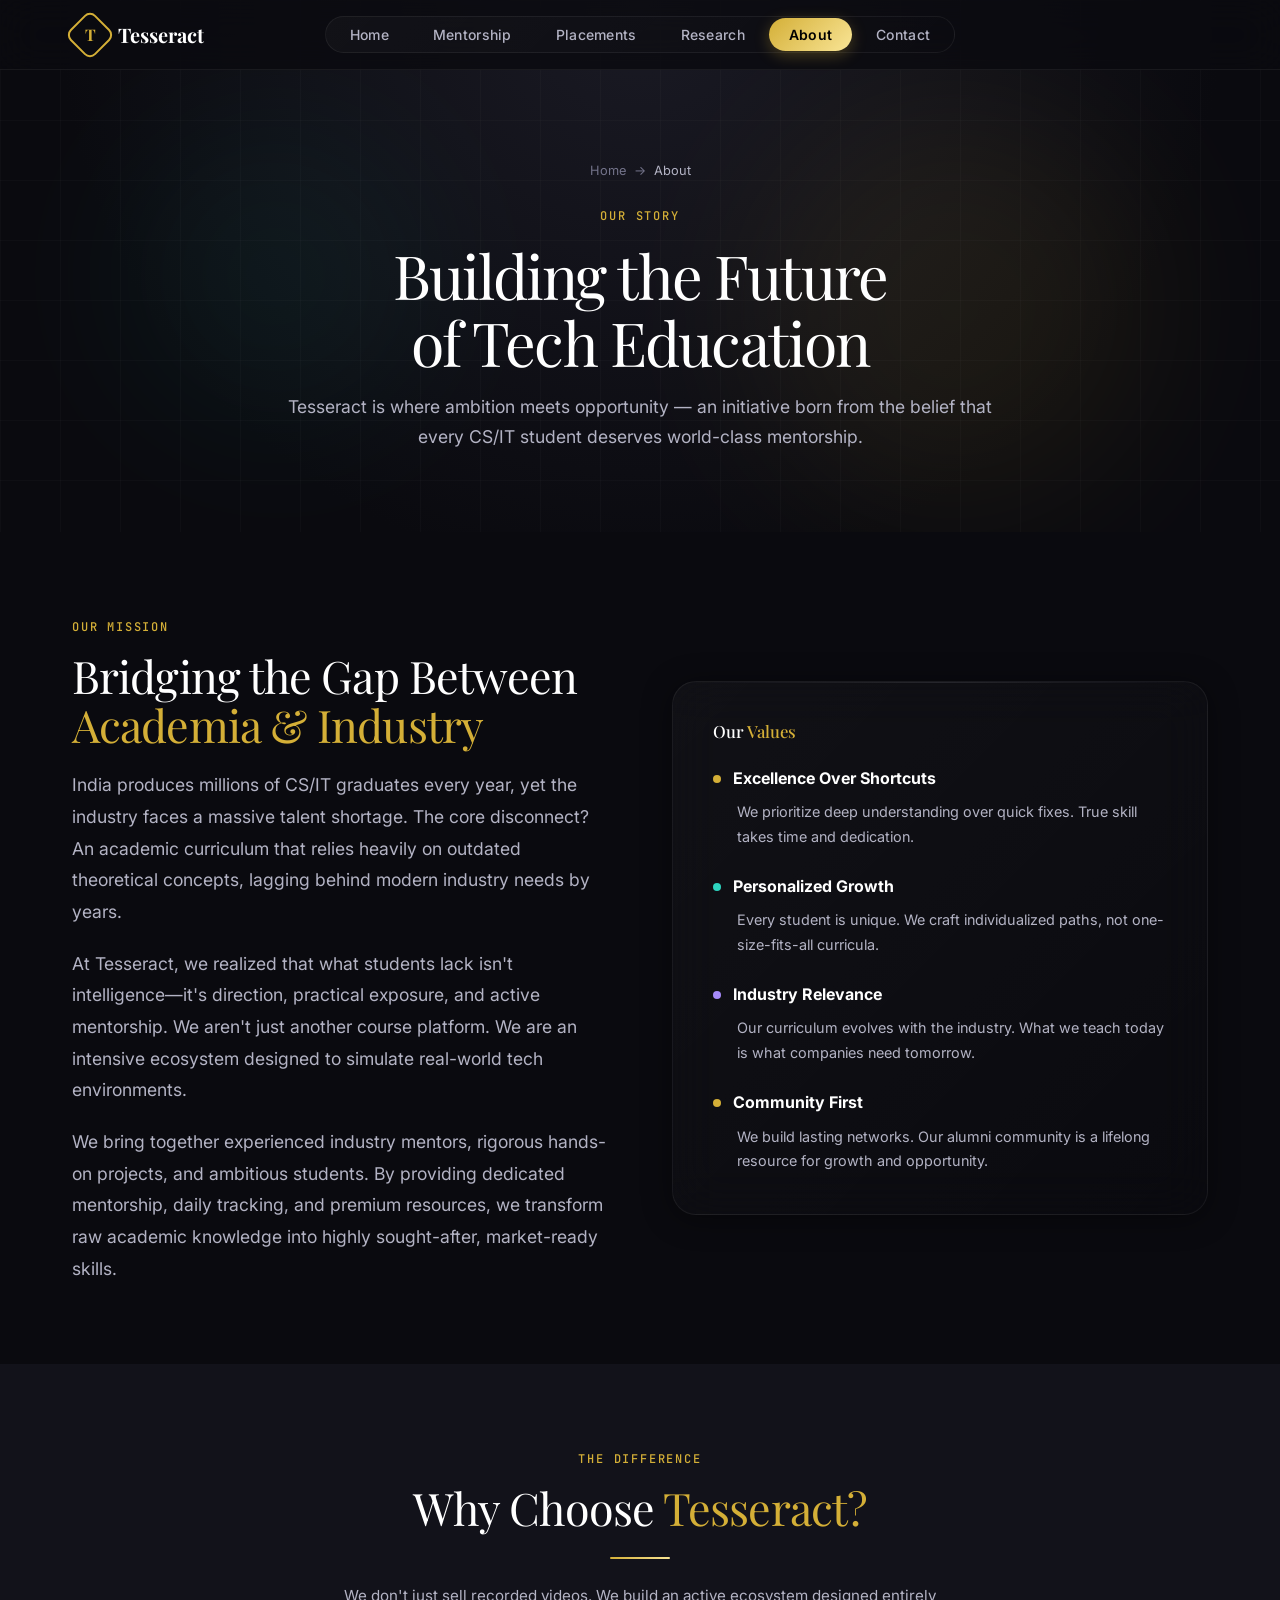
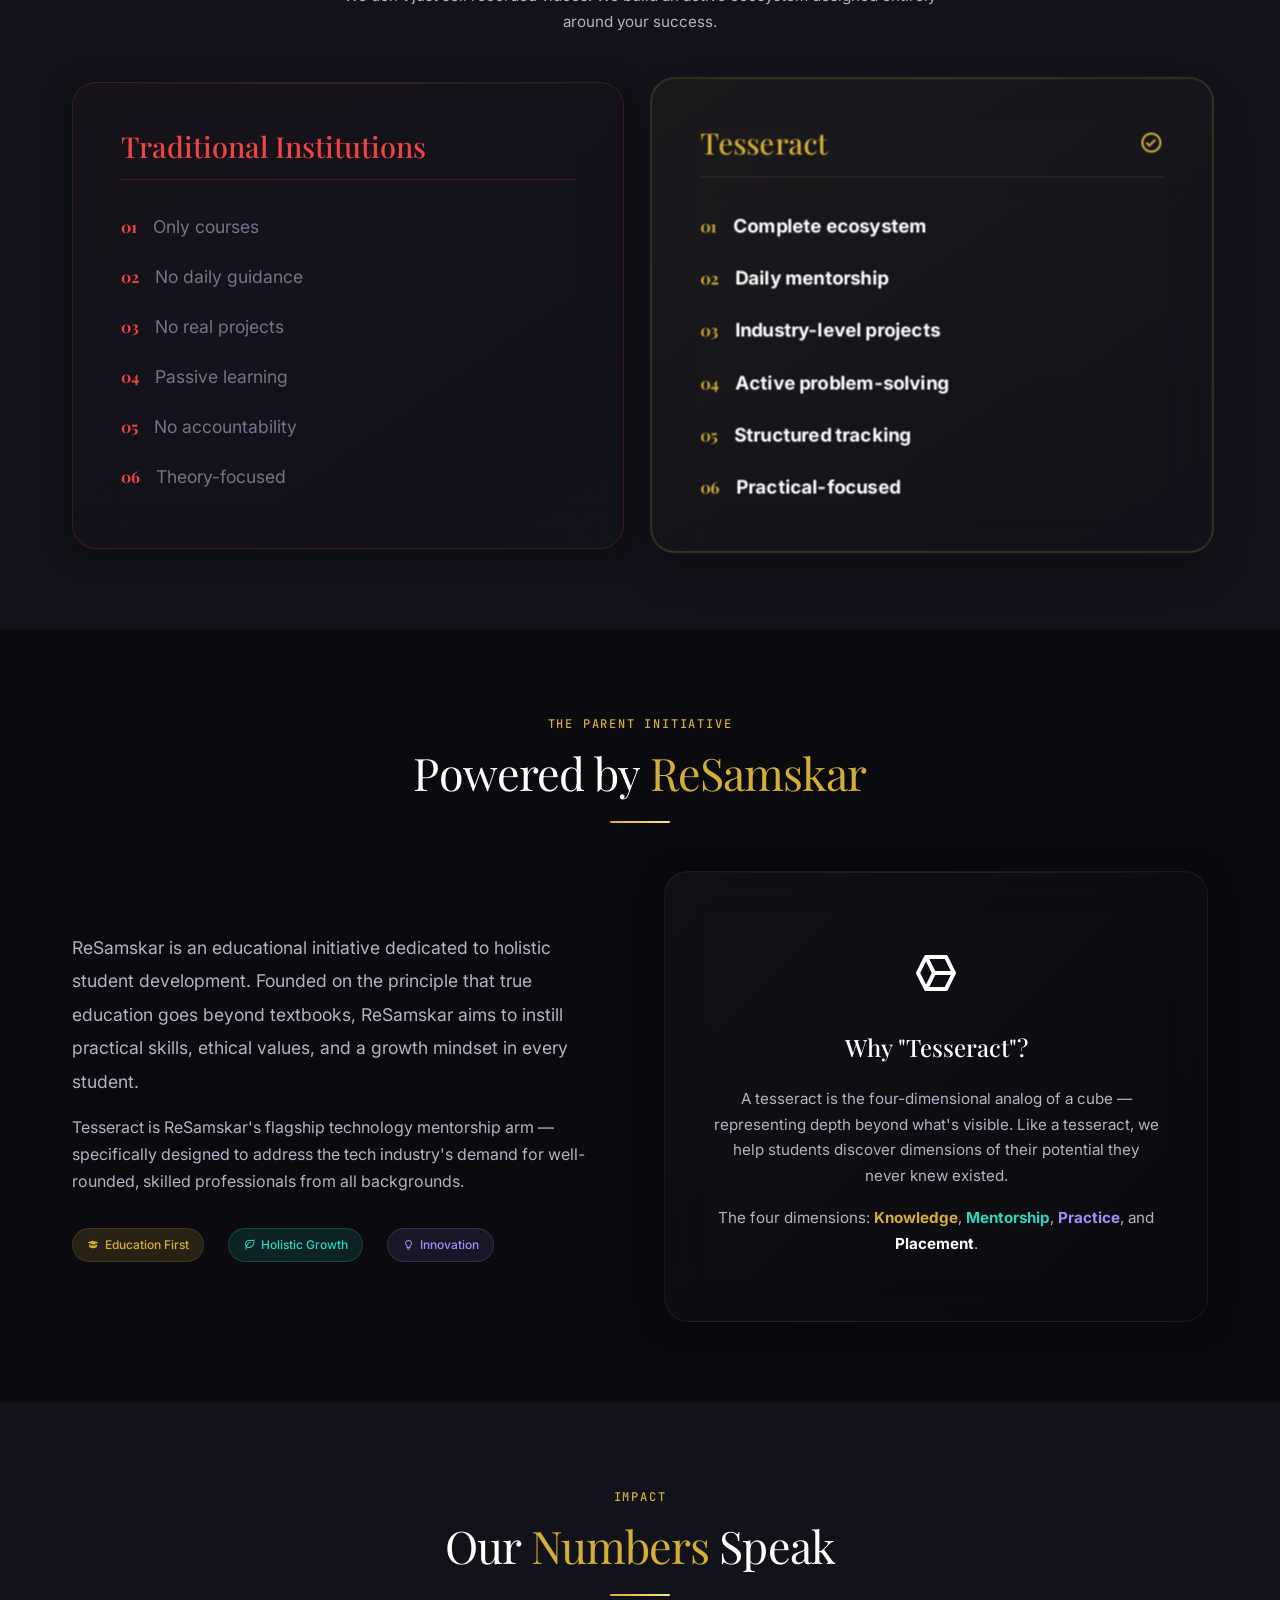
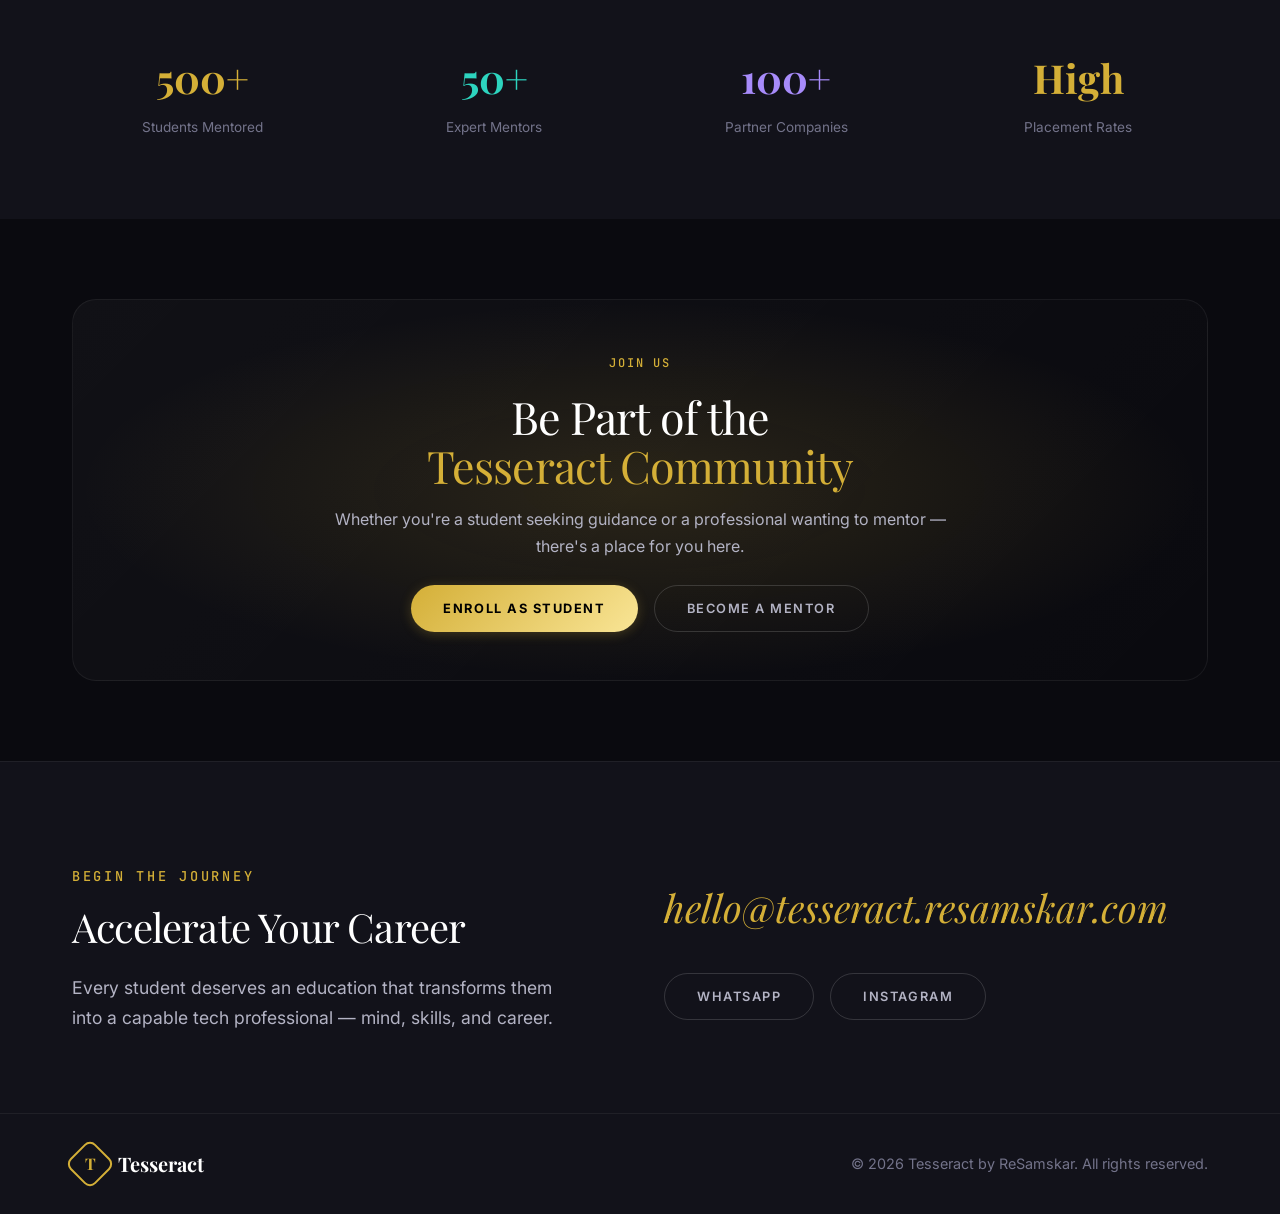
==== src/About/index.html @ d64c044e "Initial commit" ====
<!DOCTYPE html>
<html lang="en">
<head>
  <meta charset="UTF-8">
  <meta name="viewport" content="width=device-width, initial-scale=1.0">
  <title>About — Tesseract by ReSamskar</title>
  <meta name="description" content="Learn about Tesseract, an initiative by ReSamskar. Our mission is to bridge the gap between academic education and industry requirements for CS/IT students.">
  <meta name="keywords" content="about Tesseract, ReSamskar initiative, tech education vision, software engineering bootcamp, IT training academy India">
  <meta property="og:title" content="About — Tesseract by ReSamskar">
  <meta property="og:description" content="Learn about Tesseract, an initiative by ReSamskar. Our mission is to bridge the gap between academic education and industry requirements for CS/IT students.">
  <meta property="og:type" content="website">
  <link rel="stylesheet" href="../../styles.css">
  <link rel="icon" type="image/svg+xml" href="data:image/svg+xml,<svg xmlns='http://www.w3.org/2000/svg' viewBox='0 0 100 100'><text y='.9em' font-size='90'>◇</text></svg>">
</head>
<body>

<nav class="navbar" id="navbar">
  <div class="nav-inner">
    <a href="/" class="nav-logo"><div class="logo-icon"><span>T</span></div>Tesseract</a>
    <ul class="nav-links" id="navLinks">
      <li><a href="/">Home</a></li>
      <li><a href="/mentorship/">Mentorship</a></li>
      <li><a href="/placements/">Placements</a></li>
      <li><a href="/research/">Research</a></li>
      <li><a href="/about/" class="active">About</a></li>
      <li><a href="/contact/">Contact</a></li>
    </ul>
    <div class="nav-right">
      <button class="mobile-toggle" id="mobileToggle" aria-label="Toggle menu"><span></span><span></span><span></span></button>
    </div>
  </div>
</nav>

<section class="page-header">
  <div class="hero-bg"><div class="grid-pattern"></div><div class="glow-orb gold"></div><div class="glow-orb teal"></div></div>
  <div class="container" style="position:relative; z-index:2;">
    <div class="breadcrumb"><a href="/">Home</a><span class="sep">→</span><span class="current">About</span></div>
    <span class="label">Our Story</span>
    <h1>Building the Future<br><span class="accent">of Tech Education</span></h1>
    <p>Tesseract is where ambition meets opportunity — an initiative born from the belief that every CS/IT student deserves world-class mentorship.</p>
  </div>
</section>

<!-- Mission & Vision -->
<section class="section">
  <div class="container">
    <div class="grid-2" style="gap:4rem; align-items:center;">
      <div class="fade-in">
        <span class="label">Our Mission</span>
        <h2 style="margin-top:0.75rem;">Bridging the Gap Between<br><span class="text-accent">Academia &amp; Industry</span></h2>
        <p style="margin-top:1.25rem; font-size:1.1rem; line-height: 1.8;">India produces millions of CS/IT graduates every year, yet the industry faces a massive talent shortage. The core disconnect? An academic curriculum that relies heavily on outdated theoretical concepts, lagging behind modern industry needs by years.</p>
        <p style="margin-top:1.25rem; font-size:1.1rem; line-height: 1.8;">At Tesseract, we realized that what students lack isn't intelligence—it's direction, practical exposure, and active mentorship. We aren't just another course platform. We are an intensive ecosystem designed to simulate real-world tech environments.</p>
        <p style="margin-top:1.25rem; font-size:1.1rem; line-height: 1.8;">We bring together experienced industry mentors, rigorous hands-on projects, and ambitious students. By providing dedicated mentorship, daily tracking, and premium resources, we transform raw academic knowledge into highly sought-after, market-ready skills.</p>
      </div>
      <div class="fade-in fade-in-delay-2">
        <div class="glass-card" style="padding:2.5rem;">
          <h3 style="margin-bottom:1.5rem;">Our <span class="text-accent">Values</span></h3>
          <div style="display:flex; flex-direction:column; gap:1.5rem;">
            <div>
              <div style="display:flex; align-items:center; gap:0.75rem; margin-bottom:0.5rem;">
                <div style="width:8px; height:8px; border-radius:50%; background:var(--accent);"></div>
                <strong style="color:var(--text-primary); font-size:1rem;">Excellence Over Shortcuts</strong>
              </div>
              <p style="font-size:0.9rem; padding-left:1.5rem;">We prioritize deep understanding over quick fixes. True skill takes time and dedication.</p>
            </div>
            <div>
              <div style="display:flex; align-items:center; gap:0.75rem; margin-bottom:0.5rem;">
                <div style="width:8px; height:8px; border-radius:50%; background:var(--teal);"></div>
                <strong style="color:var(--text-primary); font-size:1rem;">Personalized Growth</strong>
              </div>
              <p style="font-size:0.9rem; padding-left:1.5rem;">Every student is unique. We craft individualized paths, not one-size-fits-all curricula.</p>
            </div>
            <div>
              <div style="display:flex; align-items:center; gap:0.75rem; margin-bottom:0.5rem;">
                <div style="width:8px; height:8px; border-radius:50%; background:var(--purple);"></div>
                <strong style="color:var(--text-primary); font-size:1rem;">Industry Relevance</strong>
              </div>
              <p style="font-size:0.9rem; padding-left:1.5rem;">Our curriculum evolves with the industry. What we teach today is what companies need tomorrow.</p>
            </div>
            <div>
              <div style="display:flex; align-items:center; gap:0.75rem; margin-bottom:0.5rem;">
                <div style="width:8px; height:8px; border-radius:50%; background:var(--accent);"></div>
                <strong style="color:var(--text-primary); font-size:1rem;">Community First</strong>
              </div>
              <p style="font-size:0.9rem; padding-left:1.5rem;">We build lasting networks. Our alumni community is a lifelong resource for growth and opportunity.</p>
            </div>
          </div>
        </div>
      </div>
    </div>
  </div>
</section>

<!-- Why Choose Tesseract -->
<section class="section" style="background:var(--bg-secondary);">
  <div class="container">
    <div class="section-header fade-in">
      <span class="label">The Difference</span>
      <h2>Why Choose <span class="text-accent">Tesseract?</span></h2>
      <div class="divider"></div>
      <p class="section-subtitle">We don't just sell recorded videos. We build an active ecosystem designed entirely around your success.</p>
    </div>
    <div class="grid-2 fade-in" style="gap:2rem; margin-top:3rem;">
      <div class="glass-card" style="padding:3rem; border-color: rgba(239,68,68,0.2); background: linear-gradient(145deg, rgba(239,68,68,0.02) 0%, rgba(0,0,0,0) 100%);">
        <h3 style="color:#ef4444; margin-bottom: 2rem; font-size: 1.8rem; border-bottom: 1px solid rgba(239,68,68,0.2); padding-bottom: 1rem;">Traditional Institutions</h3>
        <ul style="list-style: none; padding: 0; display: flex; flex-direction: column; gap: 1.25rem;">
          <li style="display: flex; align-items: center; gap: 1rem; color: var(--text-muted);"><span style="color:#ef4444; font-weight:bold; font-family:var(--font-heading);">01</span> <span style="font-size: 1.1rem;">Only courses</span></li>
          <li style="display: flex; align-items: center; gap: 1rem; color: var(--text-muted);"><span style="color:#ef4444; font-weight:bold; font-family:var(--font-heading);">02</span> <span style="font-size: 1.1rem;">No daily guidance</span></li>
          <li style="display: flex; align-items: center; gap: 1rem; color: var(--text-muted);"><span style="color:#ef4444; font-weight:bold; font-family:var(--font-heading);">03</span> <span style="font-size: 1.1rem;">No real projects</span></li>
          <li style="display: flex; align-items: center; gap: 1rem; color: var(--text-muted);"><span style="color:#ef4444; font-weight:bold; font-family:var(--font-heading);">04</span> <span style="font-size: 1.1rem;">Passive learning</span></li>
          <li style="display: flex; align-items: center; gap: 1rem; color: var(--text-muted);"><span style="color:#ef4444; font-weight:bold; font-family:var(--font-heading);">05</span> <span style="font-size: 1.1rem;">No accountability</span></li>
          <li style="display: flex; align-items: center; gap: 1rem; color: var(--text-muted);"><span style="color:#ef4444; font-weight:bold; font-family:var(--font-heading);">06</span> <span style="font-size: 1.1rem;">Theory-focused</span></li>
        </ul>
      </div>
      <div class="glass-card" style="padding:3rem; border-color: rgba(201,168,76,0.4); background: linear-gradient(145deg, rgba(201,168,76,0.05) 0%, rgba(0,0,0,0) 100%); transform: scale(1.02); box-shadow: 0 20px 40px rgba(0,0,0,0.2); z-index:2;">
        <h3 style="color:var(--accent); margin-bottom: 2rem; font-size: 1.8rem; border-bottom: 1px solid rgba(201,168,76,0.2); padding-bottom: 1rem; display: flex; justify-content: space-between; align-items: center;">Tesseract <span style="font-size: 1.5rem;"><i class='bx bx-check-circle'></i></span></h3>
        <ul style="list-style: none; padding: 0; display: flex; flex-direction: column; gap: 1.25rem;">
          <li style="display: flex; align-items: center; gap: 1rem;"><span style="color:var(--accent); font-weight:bold; font-family:var(--font-heading);">01</span> <strong style="font-size: 1.15rem;">Complete ecosystem</strong></li>
          <li style="display: flex; align-items: center; gap: 1rem;"><span style="color:var(--accent); font-weight:bold; font-family:var(--font-heading);">02</span> <strong style="font-size: 1.15rem;">Daily mentorship</strong></li>
          <li style="display: flex; align-items: center; gap: 1rem;"><span style="color:var(--accent); font-weight:bold; font-family:var(--font-heading);">03</span> <strong style="font-size: 1.15rem;">Industry-level projects</strong></li>
          <li style="display: flex; align-items: center; gap: 1rem;"><span style="color:var(--accent); font-weight:bold; font-family:var(--font-heading);">04</span> <strong style="font-size: 1.15rem;">Active problem-solving</strong></li>
          <li style="display: flex; align-items: center; gap: 1rem;"><span style="color:var(--accent); font-weight:bold; font-family:var(--font-heading);">05</span> <strong style="font-size: 1.15rem;">Structured tracking</strong></li>
          <li style="display: flex; align-items: center; gap: 1rem;"><span style="color:var(--accent); font-weight:bold; font-family:var(--font-heading);">06</span> <strong style="font-size: 1.15rem;">Practical-focused</strong></li>
        </ul>
      </div>
    </div>
  </div>
</section>

<!-- About ReSamskar -->
<section class="section">
  <div class="container">
    <div class="section-header fade-in">
      <span class="label">The Parent Initiative</span>
      <h2>Powered by <span class="text-accent">ReSamskar</span></h2>
      <div class="divider"></div>
    </div>
    <div class="grid-2 fade-in" style="gap:3rem; align-items:center;">
      <div>
        <p style="font-size:1.1rem; line-height:1.9;">ReSamskar is an educational initiative dedicated to holistic student development. Founded on the principle that true education goes beyond textbooks, ReSamskar aims to instill practical skills, ethical values, and a growth mindset in every student.</p>
        <p style="margin-top:1rem; font-size:1rem;">Tesseract is ReSamskar's flagship technology mentorship arm — specifically designed to address the tech industry's demand for well-rounded, skilled professionals from all backgrounds.</p>
        <div style="margin-top:2rem; display:flex; gap:1.5rem; flex-wrap:wrap;">
          <div class="badge"><i class='bx bxs-graduation'></i> Education First</div>
          <div class="badge" style="background:var(--teal-glow); color:var(--teal); border-color:rgba(45,212,191,0.2);"><i class='bx bx-leaf'></i> Holistic Growth</div>
          <div class="badge" style="background:rgba(167,139,250,0.1); color:var(--purple); border-color:rgba(167,139,250,0.2);"><i class='bx bx-bulb'></i> Innovation</div>
        </div>
      </div>
      <div class="fade-in fade-in-delay-1">
        <div class="glass-card" style="padding:4rem 3rem; text-align:center; height:100%; display:flex; flex-direction:column; justify-content:center;">
          <div style="font-size:3rem; margin-bottom:1rem;"><i class='bx bx-cube-alt'></i></div>
          <h3 style="font-size:1.5rem;">Why "Tesseract"?</h3>
          <p style="text-align:center; margin-top:1rem; font-size:0.95rem;">A tesseract is the four-dimensional analog of a cube — representing depth beyond what's visible. Like a tesseract, we help students discover dimensions of their potential they never knew existed.</p>
          <p style="text-align:center; margin-top:1rem; font-size:0.95rem;">The four dimensions: <strong style="color:var(--accent);">Knowledge</strong>, <strong style="color:var(--teal);">Mentorship</strong>, <strong style="color:var(--purple);">Practice</strong>, and <strong style="color:var(--text-primary);">Placement</strong>.</p>
        </div>
      </div>
    </div>
  </div>
</section>

<!-- Numbers -->
<section class="section" style="background:var(--bg-secondary);">
  <div class="container">
    <div class="section-header fade-in">
      <span class="label">Impact</span>
      <h2>Our <span class="text-accent">Numbers</span> Speak</h2>
      <div class="divider"></div>
    </div>
    <div class="counter-grid fade-in">
      <div class="counter-item"><div class="counter-value">500+</div><div class="counter-label">Students Mentored</div></div>
      <div class="counter-item"><div class="counter-value" style="color:var(--teal);">50+</div><div class="counter-label">Expert Mentors</div></div>
      <div class="counter-item"><div class="counter-value" style="color:var(--purple);">100+</div><div class="counter-label">Partner Companies</div></div>
      <div class="counter-item"><div class="counter-value">High</div><div class="counter-label">Placement Rates</div></div>
    </div>
  </div>
</section>

<!-- CTA -->
<section class="section">
  <div class="container">
    <div class="cta-banner fade-in">
      <span class="label">Join Us</span>
      <h2 style="margin-top:1rem;">Be Part of the<br><span class="text-accent">Tesseract Community</span></h2>
      <p>Whether you're a student seeking guidance or a professional wanting to mentor — there's a place for you here.</p>
      <div style="display:flex; gap:1rem; justify-content:center; flex-wrap:wrap;">
        <a href="/contact/" class="btn btn-primary">Enroll as Student</a>
        <a href="/contact/" class="btn btn-outline">Become a Mentor</a>
      </div>
    </div>
  </div>
</section>

<footer class="footer" id="footer" style="padding: 100px 0 0;">
  <div class="container">
    <div style="display: flex; flex-wrap: wrap; justify-content: space-between; align-items: center; gap: 3rem; margin-bottom: 5rem;">
      <div style="flex: 1 1 400px;">
        <span class="label" style="font-size: 0.85rem; letter-spacing: 0.2em;">BEGIN THE JOURNEY</span>
        <h2 style="margin-top: 1rem; font-size: 2.5rem; letter-spacing: -0.02em;">Accelerate Your Career</h2>
        <p style="margin-top: 1.5rem; font-size: 1.1rem; max-width: 500px;">Every student deserves an education that transforms them into a capable tech professional — mind, skills, and career.</p>
      </div>
      <div style="flex: 1 1 400px; display: flex; flex-direction: column; gap: 2rem; align-items: flex-start;">
        <a href="mailto:hello@tesseract.resamskar.com" style="font-family: var(--font-heading); font-size: clamp(1.5rem, 3vw, 2.5rem); font-style: italic; color: var(--accent); text-decoration: none; transition: var(--transition);">hello@tesseract.resamskar.com</a>
        <div style="display: flex; gap: 1rem; flex-wrap: wrap;">
          <a href="https://wa.me/+919955477663" class="btn btn-outline" style="border-radius: 50px; padding: 0.75rem 2rem;">WhatsApp</a>
          <a href="https://instagram.com/tesseract.resamskar/" class="btn btn-outline" style="border-radius: 50px; padding: 0.75rem 2rem;">Instagram</a>
        </div>
      </div>
    </div>
  </div>
  <div style="border-top: 1px solid var(--glass-border); padding: 2rem 0;">
    <div class="container">
      <div style="display: flex; justify-content: space-between; align-items: center; flex-wrap: wrap; gap: 1rem;">
        <a href="/" class="nav-logo"><div class="logo-icon"><span>T</span></div>Tesseract</a>
        <p style="font-size: 0.9rem; color: var(--text-muted); margin: 0;">© 2026 Tesseract by ReSamskar. All rights reserved.</p>
      </div>
    </div>
  </div>
</footer>

<script>
document.getElementById('mobileToggle').addEventListener('click',()=>{document.getElementById('navLinks').classList.toggle('open');});
const observer=new IntersectionObserver((entries)=>{entries.forEach(e=>{if(e.isIntersecting)e.target.classList.add('visible');});},{threshold:0.1});
document.querySelectorAll('.fade-in').forEach(el=>observer.observe(el));
window.addEventListener('scroll',()=>{document.getElementById('navbar').style.padding=window.scrollY>50?'0.5rem 0':'1rem 0';});
</script>
</body>
</html>
---- styles.css ----
@import url('https://fonts.googleapis.com/css2?family=Inter:wght@300;400;500;600;700&family=Playfair+Display:wght@400;500;600;700&family=JetBrains+Mono:wght@400;500&display=swap');
@import url('https://unpkg.com/boxicons@2.1.4/css/boxicons.min.css');

:root {
  --bg-primary: #0a0a0f;
  --bg-secondary: #12121a;
  --bg-tertiary: #1a1a2e;
  --bg-card: rgba(255,255,255,0.02);
  --glass: linear-gradient(135deg, rgba(255,255,255,0.03) 0%, rgba(255,255,255,0.005) 100%);
  --glass-border: rgba(255,255,255,0.06);
  --glass-hover: linear-gradient(135deg, rgba(255,255,255,0.06) 0%, rgba(255,255,255,0.01) 100%);
  --text-primary: #ffffff;
  --text-secondary: #b3b3c4;
  --text-muted: #73738a;
  --accent: #d4af37;
  --accent-light: #f9e596;
  --accent-glow: rgba(212,175,55,0.15);
  --teal: #2dd4bf;
  --teal-glow: rgba(45,212,191,0.12);
  --purple: #a78bfa;
  --gradient-accent: linear-gradient(135deg, #d4af37, #f9e596);
  --gradient-hero: radial-gradient(circle at 50% 0%, #1a1a24 0%, #0a0a0f 70%);
  --radius: 16px;
  --radius-sm: 8px;
  --radius-lg: 24px;
  --shadow: 0 10px 40px rgba(0,0,0,0.5);
  --shadow-lg: 0 20px 60px rgba(0,0,0,0.7);
  --transition: all 0.6s cubic-bezier(0.2,0.8,0.2,1);
  --font-body: 'Inter', sans-serif;
  --font-heading: 'Playfair Display', serif;
  --font-mono: 'JetBrains Mono', monospace;
}

*, *::before, *::after { margin:0; padding:0; box-sizing:border-box; }

html { scroll-behavior:smooth; font-size:16px; overflow-x: hidden; max-width: 100vw; }

body {
  font-family: var(--font-body);
  background: var(--bg-primary);
  color: var(--text-primary);
  line-height: 1.7;
  overflow-x: hidden;
  max-width: 100vw;
  -webkit-font-smoothing: antialiased;
}

/* ── Scrollbar ── */
::-webkit-scrollbar { width:6px; }
::-webkit-scrollbar-track { background: var(--bg-primary); }
::-webkit-scrollbar-thumb { background: var(--accent); border-radius:3px; }

/* ── Typography ── */
h1,h2,h3,h4,h5,h6 { font-family: var(--font-heading); font-weight:400; line-height:1.1; color: var(--text-primary); }
h1 { font-size: clamp(2rem,5vw,3.8rem); letter-spacing:-0.03em; }
h2 { font-size: clamp(1.6rem,3.5vw,2.8rem); letter-spacing:-0.02em; }
h3 { font-size: clamp(1.1rem,2vw,1.6rem); font-weight:500; }
p { color: var(--text-secondary); max-width:65ch; }
a { color: var(--accent); text-decoration:none; transition: var(--transition); }
a:hover { color: var(--accent-light); }

.label {
  font-family: var(--font-mono);
  font-size: 0.75rem;
  letter-spacing: 0.15em;
  text-transform: uppercase;
  color: var(--accent);
  font-weight: 500;
}

.section-subtitle {
  font-size: 0.95rem;
  color: var(--text-secondary);
  max-width: 600px;
  margin: 0 auto;
  line-height: 1.7;
}

/* ── Layout ── */
.container { max-width:1200px; margin:0 auto; padding:0 2rem; }
.section { padding: 80px 0; position:relative; }
.section-header { text-align:center; margin-bottom:3rem; }
.section-header h2 { margin-top:0.75rem; }

.grid-2 { display:grid; grid-template-columns: repeat(2,1fr); gap:2rem; }
.grid-3 { display:grid; grid-template-columns: repeat(3,1fr); gap:2rem; }
.grid-4 { display:grid; grid-template-columns: repeat(4,1fr); gap:1.5rem; }

@media(max-width:1024px) { .grid-3 { grid-template-columns: repeat(2,1fr); } .grid-4 { grid-template-columns: repeat(2,1fr); } }
@media(max-width:815px) { .grid-2,.grid-3,.grid-4 { grid-template-columns:1fr; } .section { padding:56px 0; } .container { padding:0 1.1rem; } }

/* ── Glass Card ── */
.glass-card {
  background: var(--glass);
  border: 1px solid var(--glass-border);
  border-radius: var(--radius-lg);
  padding: 2rem 2rem;
  backdrop-filter: blur(24px);
  -webkit-backdrop-filter: blur(24px);
  transition: var(--transition);
  position: relative;
  overflow: hidden;
  box-shadow: 0 4px 30px rgba(0, 0, 0, 0.4);
}
.glass-card::before {
  content:'';
  position:absolute; top:0; left:0; right:0; height:1px;
  background: linear-gradient(90deg, transparent, rgba(255,255,255,0.2), transparent);
  opacity: 0.5;
  transition: opacity 0.6s ease;
}
.glass-card:hover {
  background: var(--glass-hover);
  border-color: rgba(212, 175, 55, 0.3);
  transform: translateY(-8px);
  box-shadow: 0 20px 40px rgba(0,0,0,0.6), 0 0 40px rgba(212, 175, 55, 0.05);
}
.glass-card:hover::before { opacity: 1; background: linear-gradient(90deg, transparent, rgba(212, 175, 55, 0.8), transparent); }

/* ── Buttons ── */
.btn {
  display: inline-flex; align-items:center; justify-content:center; gap:0.5rem;
  padding: 0.75rem 2rem;
  border-radius: 50px;
  font-family: var(--font-body);
  font-size: 0.8rem;
  font-weight: 600;
  letter-spacing: 0.12em;
  text-transform: uppercase;
  border: none;
  cursor: pointer;
  transition: var(--transition);
  text-decoration: none;
  position: relative;
  overflow: hidden;
}
.btn::after {
  content: '';
  position: absolute;
  top: 0; left: -100%;
  width: 60%; height: 100%;
  background: linear-gradient(90deg, transparent, rgba(255,255,255,0.25), transparent);
  transform: skewX(-20deg);
  transition: left 0.6s ease;
}
.btn:hover::after { left: 140%; }
.btn-primary {
  background: var(--gradient-accent);
  color: #000;
  box-shadow: 0 2px 12px rgba(212,175,55,0.25);
  font-weight: 700;
}
.btn-primary:hover {
  box-shadow: 0 6px 24px rgba(212,175,55,0.45), 0 0 16px rgba(255,255,255,0.15) inset;
  transform: translateY(-2px) scale(1.02);
  color: #000;
}
.btn-outline {
  background: transparent;
  border: 1px solid rgba(255,255,255,0.15);
  color: var(--text-secondary);
}
.btn-outline:hover {
  border-color: var(--accent);
  color: #000;
  background: var(--gradient-accent);
  transform: translateY(-2px) scale(1.02);
  box-shadow: 0 6px 24px rgba(212,175,55,0.2);
}

/* Enroll Now — navbar specific */
.nav-right .btn {
  padding: 0.55rem 1.4rem;
  font-size: 0.72rem;
  letter-spacing: 0.14em;
  font-weight: 700;
  border-radius: 50px;
  background: var(--gradient-accent);
  color: #000;
  box-shadow: 0 2px 10px rgba(212,175,55,0.2);
  transition: all 0.3s ease;
  white-space: nowrap;
}
.nav-right .btn:hover {
  box-shadow: 0 4px 18px rgba(212,175,55,0.4);
  transform: translateY(-1px);
}

/* ── Navigation ── */
.navbar {
  position: fixed; top:0; left:0; right:0; z-index:1000;
  padding: 1rem 0;
  background: rgba(10,10,15,0.8);
  backdrop-filter: blur(20px);
  -webkit-backdrop-filter: blur(20px);
  border-bottom: 1px solid var(--glass-border);
  transition: var(--transition);
}
.nav-inner {
  display:flex; align-items:center; justify-content:space-between;
  max-width:1200px; margin:0 auto; padding:0 2rem;
  gap: 1rem;
}
.nav-logo {
  display:flex; align-items:center; gap:0.6rem;
  font-family: var(--font-heading);
  font-size: 1.25rem;
  font-weight: 700;
  color: var(--text-primary);
  position: relative; z-index: 1001;
  flex: 1;
}
.nav-logo .logo-icon {
  width:36px; height:36px;
  border: 2px solid var(--accent);
  border-radius: var(--radius-sm);
  display:flex; align-items:center; justify-content:center;
  font-size:1rem;
  color: var(--accent);
  transform: rotate(45deg);
}
.nav-logo .logo-icon span { transform: rotate(-45deg); }
.nav-links { 
  display:flex; align-items:center; gap:0.25rem; list-style:none; 
  background: var(--glass);
  border: 1px solid var(--glass-border);
  border-radius: 50px;
  padding: 0.25rem;
}
.nav-links a {
  font-size:0.875rem; color: var(--text-secondary);
  font-weight:500; letter-spacing:0.02em;
  padding: 0.5rem 1.25rem;
  border-radius: 50px;
  transition: var(--transition);
}
.nav-links a:hover { color: var(--text-primary); background: rgba(255,255,255,0.05); }
.nav-links a.active { 
  background: var(--gradient-accent); 
  color: #000; 
  font-weight: 600;
  box-shadow: 0 4px 15px rgba(212, 175, 55, 0.3);
}
.nav-right {
  display:flex; align-items:center; gap:0.75rem;
  position: relative; z-index: 1001;
  flex: 1;
  justify-content: flex-end;
}
.nav-cta { margin-left:0.5rem; }

.mobile-toggle {
  display:none; flex-direction:column; gap:5px;
  background:none; border:none; cursor:pointer; padding:4px;
}
.mobile-toggle span { width:24px; height:2px; background: var(--text-primary); border-radius:2px; transition: var(--transition); }

@media(max-width:815px) {
  .mobile-toggle { display:flex; }
  .nav-links {
    position:fixed; top:0; left:0; width:100vw; height:100vh;
    flex-direction:column; align-items:center; justify-content:center; gap:1.75rem;
    padding: 0;
    background: rgba(10,10,15,0.98); backdrop-filter: blur(24px);
    transform: translateX(100%); transition: var(--transition);
    z-index: 999;
    overflow: hidden;
    border-radius: 0;
    border: none;
  }
  .nav-links.open { transform: translateX(0); }
  .nav-links a { font-size: 1.1rem; padding: 0.75rem 2rem; }
  .nav-right .btn { padding: 0.5rem 1rem; font-size: 0.65rem; }
  .nav-right { gap: 0.4rem; }
  .nav-inner { padding: 0 1rem; gap: 0.5rem; }
  .nav-logo { min-width: 110px; padding-right: 0.5rem; }
}

/* ── Hero ── */
.hero {
  min-height: 100vh;
  display: flex; align-items:center; justify-content:center;
  position: relative;
  background: var(--gradient-hero);
  overflow: hidden;
  padding-top: 80px;
}
.hero-bg {
  position:absolute; inset:0; overflow:hidden;
}
.hero-bg .grid-pattern {
  position:absolute; inset:0;
  background-image:
    linear-gradient(rgba(255,255,255,0.02) 1px, transparent 1px),
    linear-gradient(90deg, rgba(255,255,255,0.02) 1px, transparent 1px);
  background-size: 60px 60px;
}
.hero-bg .glow-orb {
  position:absolute; border-radius:50%; filter:blur(80px); opacity:0.4;
}
.hero-bg .glow-orb.gold { width:400px; height:400px; background: var(--accent); top:20%; right:10%; opacity:0.08; }
.hero-bg .glow-orb.teal { width:300px; height:300px; background: var(--teal); bottom:20%; left:10%; opacity:0.06; }
.hero-content { text-align:center; position:relative; z-index:2; max-width:800px; }
.hero-content .label { margin-bottom:1.5rem; display:block; }
.hero-content h1 { margin-bottom:1.5rem; }
.hero-content h1 .accent { color: var(--accent); }
.hero-content p { font-size:1.15rem; margin:0 auto 2.5rem; max-width:580px; }
.hero-actions { display:flex; gap:1rem; justify-content:center; flex-wrap:wrap; }
.hero-stats {
  display:flex; justify-content:center; gap:3rem; margin-top:4rem;
  padding-top:3rem; border-top:1px solid var(--glass-border);
}
.hero-stats .stat { text-align:center; }
.hero-stats .stat-value { font-family:var(--font-heading); font-size:2rem; color:var(--accent); font-weight:700; }
.hero-stats .stat-label { font-size:0.8rem; color:var(--text-muted); margin-top:0.25rem; text-transform:uppercase; letter-spacing:0.1em; }

.scroll-indicator {
  position:absolute; bottom:2rem; left:50%; transform:translateX(-50%);
  display:flex; flex-direction:column; align-items:center; gap:0.5rem;
}
.scroll-indicator span { font-size:0.7rem; color:var(--text-muted); letter-spacing:0.15em; text-transform:uppercase; }
.scroll-indicator .line { width:1px; height:40px; background: linear-gradient(to bottom, var(--accent), transparent); animation: scrollPulse 2s infinite; }
@keyframes scrollPulse { 0%,100% { opacity:0.3; } 50% { opacity:1; } }

/* ── Feature/Icon Cards ── */
.icon-box {
  width:56px; height:56px; border-radius:var(--radius-sm);
  background: var(--accent-glow);
  display:flex; align-items:center; justify-content:center;
  font-size:1.5rem;
  margin-bottom:1.25rem;
  border: 1px solid rgba(201,168,76,0.15);
}
.icon-box.teal { background: var(--teal-glow); border-color: rgba(45,212,191,0.15); }
.icon-box.purple { background: rgba(167,139,250,0.1); border-color: rgba(167,139,250,0.15); }

.glass-card h3 { margin-bottom:0.6rem; font-size:1.05rem; }
.glass-card p { font-size:0.88rem; }

/* ── Program Cards ── */
.program-card {
  background: var(--glass);
  border: 1px solid var(--glass-border);
  border-radius: var(--radius);
  overflow:hidden;
  transition: var(--transition);
}
.program-card:hover { transform:translateY(-6px); box-shadow: var(--shadow-lg); border-color: rgba(201,168,76,0.2); }
.program-card .card-header {
  padding:2rem 2rem 1.5rem;
  border-bottom: 1px solid var(--glass-border);
  position:relative;
}
.program-card .card-header .tag {
  display:inline-block;
  padding:0.25rem 0.75rem;
  border-radius:50px;
  font-size:0.7rem;
  font-weight:600;
  letter-spacing:0.08em;
  text-transform:uppercase;
  background: var(--accent-glow);
  color: var(--accent);
  border: 1px solid rgba(201,168,76,0.2);
  margin-bottom:1rem;
}
.program-card .card-header h3 { font-size:1.35rem; }
.program-card .card-header p { font-size:0.9rem; margin-top:0.5rem; }
.program-card .card-body { padding:1.5rem 2rem 2rem; }
.program-card .feature-list { list-style:none; display:flex; flex-direction:column; gap:0.75rem; }
.program-card .feature-list li {
  display:flex; align-items:flex-start; gap:0.75rem;
  font-size:0.9rem; color: var(--text-secondary);
}
.program-card .feature-list li .check {
  color: var(--teal);
  font-size:1rem;
  flex-shrink:0;
  margin-top:2px;
}
.program-card .card-footer {
  padding: 1.5rem 2rem;
  border-top:1px solid var(--glass-border);
}

/* ── Mentor/Team Cards ── */
.mentor-card {
  text-align:center;
  padding:2.5rem 2rem;
}
.mentor-card .avatar {
  width:80px; height:80px;
  border-radius:50%;
  background: var(--accent-glow);
  border: 2px solid var(--accent);
  display:flex; align-items:center; justify-content:center;
  font-size:1.5rem;
  margin:0 auto 1.25rem;
  color: var(--accent);
}
.mentor-card h4 { font-size:1.1rem; margin-bottom:0.25rem; }
.mentor-card .role { font-size:0.8rem; color:var(--accent); font-weight:500; }
.mentor-card p { font-size:0.875rem; margin-top:0.75rem; text-align:center; }

/* ── Timeline ── */
.timeline { position:relative; padding-left:3rem; }
.timeline::before {
  content:''; position:absolute; left:0; top:0; bottom:0; width:1px;
  background: linear-gradient(to bottom, var(--accent), var(--teal), var(--purple));
}
.timeline-item { position:relative; padding-bottom:3rem; }
.timeline-item::before {
  content:''; position:absolute; left:-3rem; top:0.5rem;
  width:10px; height:10px; border-radius:50%;
  background: var(--accent); border:2px solid var(--bg-primary);
  box-shadow: 0 0 12px var(--accent-glow);
}
.timeline-item h4 { font-size:1.1rem; margin-bottom:0.5rem; color:var(--text-primary); }
.timeline-item .duration { font-family:var(--font-mono); font-size:0.75rem; color:var(--accent); margin-bottom:0.5rem; display:block; }
.timeline-item p { font-size:0.9rem; }

/* ── Testimonials ── */
.testimonial-card { padding:2.5rem; }
.testimonial-card .quote { font-size:2rem; color:var(--accent); line-height:1; margin-bottom:1rem; font-family:var(--font-heading); }
.testimonial-card p { font-style:italic; font-size:1rem; line-height:1.8; margin-bottom:1.5rem; }
.testimonial-card .author { display:flex; align-items:center; gap:0.75rem; }
.testimonial-card .author-avatar {
  width:40px; height:40px; border-radius:50%;
  background: var(--glass); border:1px solid var(--glass-border);
  display:flex; align-items:center; justify-content:center;
  font-size:0.875rem; color:var(--accent);
}
.testimonial-card .author-name { font-size:0.9rem; font-weight:600; color:var(--text-primary); }
.testimonial-card .author-role { font-size:0.75rem; color:var(--text-muted); }

/* ── FAQ / Syllabus ── */
.faq-item {
  border: 1px solid var(--glass-border);
  border-radius: var(--radius);
  margin-bottom: 0.6rem;
  overflow: hidden;
  background: var(--glass);
  transition: border-color 0.3s ease;
}
.faq-item:hover { border-color: rgba(212,175,55,0.2); }
.faq-question {
  width:100%; padding:1rem 1.25rem;
  background:none; border:none; color:var(--text-primary);
  font-family:var(--font-body); font-size:0.9rem; font-weight:500;
  text-align:left; cursor:pointer;
  display:flex; justify-content:space-between; align-items:center;
  gap: 1rem;
  transition: color 0.3s ease;
}
.faq-question:hover { color:var(--accent); }
.faq-question .icon { font-size:1rem; flex-shrink:0; transition: transform 0.3s ease; color:var(--accent); }
.faq-item.open .faq-question .icon { transform:rotate(45deg); }
.faq-answer { padding:0 1.25rem; max-height:0; overflow:hidden; transition: max-height 0.4s ease, padding 0.4s ease; }
.faq-item.open .faq-answer { max-height:2000px; padding:0 1.25rem 1rem; }
.faq-answer p { font-size:0.85rem; line-height: 1.7; }

/* ── Footer ── */
.footer {
  background: var(--bg-secondary);
  border-top: 1px solid var(--glass-border);
  padding: 56px 0 1.5rem;
}
.footer-grid {
  display:grid;
  grid-template-columns: 2fr 1fr 1fr 1fr;
  gap:2.5rem;
  margin-bottom:3rem;
}
.footer-brand p { font-size:0.9rem; margin-top:1rem; max-width:300px; }
.footer-col h4 {
  font-family:var(--font-body); font-size:0.8rem; font-weight:600;
  text-transform:uppercase; letter-spacing:0.1em; color:var(--text-primary);
  margin-bottom:1.25rem;
}
.footer-col ul { list-style:none; }
.footer-col ul li { margin-bottom:0.75rem; }
.footer-col ul li a { color:var(--text-muted); font-size:0.875rem; }
.footer-col ul li a:hover { color:var(--accent); }
.footer-bottom {
  border-top:1px solid var(--glass-border);
  padding-top:2rem;
  display:flex; justify-content:space-between; align-items:center; flex-wrap:wrap; gap:1rem;
}
.footer-bottom p { font-size:0.8rem; color:var(--text-muted); }
.footer-social { display:flex; gap:1rem; }
.footer-social a {
  width:36px; height:36px; border-radius:50%;
  background: var(--glass); border:1px solid var(--glass-border);
  display:flex; align-items:center; justify-content:center;
  color:var(--text-muted); font-size:0.875rem;
  transition: var(--transition);
}
.footer-social a:hover { border-color:var(--accent); color:var(--accent); background:var(--accent-glow); }

@media(max-width:815px) {
  .footer-grid { grid-template-columns:1fr 1fr; }
  .hero-stats { flex-direction:column; gap:1.5rem; }
}
@media(max-width:480px) {
  .footer-grid { grid-template-columns:1fr; }
}

/* ── Animations ── */
.fade-in {
  opacity:0; transform:translateY(50px) scale(0.98);
  transition: opacity 1.2s cubic-bezier(0.2,0.8,0.2,1), transform 1.2s cubic-bezier(0.2,0.8,0.2,1);
}
.fade-in.visible { opacity:1; transform:translateY(0) scale(1); }
.fade-in-delay-1 { transition-delay:0.15s; }
.fade-in-delay-2 { transition-delay:0.3s; }
.fade-in-delay-3 { transition-delay:0.45s; }
.fade-in-delay-4 { transition-delay:0.6s; }

/* ── Misc ── */
.divider {
  width:60px; height:2px;
  background: var(--gradient-accent);
  margin:1.5rem auto;
  border-radius:2px;
}
.badge {
  display:inline-flex; align-items:center; gap:0.375rem;
  padding:0.375rem 0.875rem;
  border-radius:50px;
  font-size:0.75rem;
  font-weight:500;
  background: var(--accent-glow);
  color: var(--accent);
  border:1px solid rgba(201,168,76,0.15);
}
.text-accent { color: var(--accent); }
.text-teal { color: var(--teal); }
.text-center { text-align:center; }

/* ── Page Header CTA Button ── */
.page-header .btn {
  padding: 0.8rem 2rem;
  font-size: 0.82rem;
  letter-spacing: 0.12em;
}
@media(max-width:815px) {
  .page-header .btn {
    padding: 0.7rem 1.5rem !important;
    font-size: 0.78rem !important;
    width: auto;
  }
  .page-header h1 {
    font-size: clamp(1.6rem, 6vw, 2.4rem) !important;
    line-height: 1.2;
  }
  .page-header p {
    font-size: 0.9rem !important;
    max-width: 100% !important;
    margin-bottom: 1.5rem !important;
  }
}

/* ── CTA Banner ── */
.cta-banner {
  background: var(--glass);
  border:1px solid var(--glass-border);
  border-radius: var(--radius-lg);
  padding: 3rem 2rem;
  text-align:center;
  position:relative;
  overflow:hidden;
}
.cta-banner::before {
  content:''; position:absolute; inset:0;
  background: radial-gradient(ellipse at center, var(--accent-glow), transparent 70%);
  pointer-events:none;
}
.cta-banner h2 { position:relative; z-index:1; }
.cta-banner p { position:relative; z-index:1; margin:1rem auto 1.5rem; }
.cta-banner .btn { position:relative; z-index:1; }

/* ── Number Counter ── */
.counter-grid { display:grid; grid-template-columns:repeat(4,1fr); gap:2rem; text-align:center; }
.counter-item .counter-value { font-family:var(--font-heading); font-size:2.5rem; color:var(--accent); font-weight:700; }
.counter-item .counter-label { font-size:0.85rem; color:var(--text-muted); margin-top:0.25rem; }
@media(max-width:815px) { .counter-grid { grid-template-columns:repeat(2,1fr); } }

/* ── Page Header (for inner pages) ── */
.page-header {
  padding: 160px 0 80px;
  text-align:center;
  position:relative;
  background: var(--gradient-hero);
}
.page-header .label { margin-bottom:1rem; display:block; }
.page-header h1 { margin-bottom:1rem; }
.page-header p { margin:0 auto; font-size:1.1rem; }

/* ── Breadcrumb ── */
.breadcrumb {
  display:flex; align-items:center; gap:0.5rem;
  justify-content:center;
  margin-bottom:1.5rem;
  font-size:0.8rem;
}
.breadcrumb a { color:var(--text-muted); }
.breadcrumb a:hover { color:var(--accent); }
.breadcrumb .sep { color:var(--text-muted); }
.breadcrumb .current { color:var(--text-secondary); }

/* ── Contact Form ── */
.form-group { margin-bottom:1.5rem; }
.form-group label {
  display:block; font-size:0.85rem; font-weight:500;
  color:var(--text-secondary); margin-bottom:0.5rem;
}
.form-group input, .form-group select, .form-group textarea {
  width:100%;
  padding:0.875rem 1.25rem;
  background: var(--glass);
  border:1px solid var(--glass-border);
  border-radius: var(--radius-sm);
  color: var(--text-primary);
  font-family: var(--font-body);
  font-size:0.9rem;
  transition: var(--transition);
  outline:none;
}
.form-group input:focus, .form-group select:focus, .form-group textarea:focus {
  border-color: var(--accent);
  box-shadow: 0 0 0 3px var(--accent-glow);
}
.form-group textarea { min-height:140px; resize:vertical; }
.form-group select { cursor:pointer; }
.form-group select option { background: var(--bg-secondary); }

/* ── Pricing Table ── */
.pricing-card { text-align:center; }
.pricing-card.featured { border-color: rgba(201,168,76,0.3); background: rgba(201,168,76,0.04); }
.pricing-card .price { font-family:var(--font-heading); font-size:2.5rem; color:var(--text-primary); font-weight:700; margin:1rem 0; }
.pricing-card .price .currency { font-size:1.25rem; vertical-align:top; color:var(--accent); }
.pricing-card .price .period { font-size:0.9rem; color:var(--text-muted); font-family:var(--font-body); font-weight:400; }

/* ── Floating Particles (decorative) ── */
.particles { position:absolute; inset:0; overflow:hidden; pointer-events:none; }
.particle {
  position:absolute;
  width:2px; height:2px;
  background: var(--accent);
  border-radius:50%;
  opacity:0.3;
  animation: float linear infinite;
}
@keyframes float {
  0% { transform: translateY(100vh) scale(0); opacity:0; }
  10% { opacity:0.3; }
  90% { opacity:0.3; }
  100% { transform: translateY(-10vh) scale(1); opacity:0; }
}

/* ── Tech Stack Grid ── */
.tech-grid {
  display: grid;
  grid-template-columns: repeat(auto-fit, minmax(150px, 1fr));
  gap: 1.5rem;
  margin-top: 3rem;
}
.tech-card {
  background: linear-gradient(145deg, rgba(255,255,255,0.03) 0%, rgba(255,255,255,0.01) 100%);
  border: 1px solid var(--glass-border);
  border-radius: 1rem;
  padding: 1.75rem 1rem;
  display: flex;
  flex-direction: column;
  align-items: center;
  justify-content: center;
  gap: 0.9rem;
  transition: all 0.4s cubic-bezier(0.16, 1, 0.3, 1);
  position: relative;
  overflow: hidden;
  box-shadow: 0 4px 20px rgba(0,0,0,0.1);
  backdrop-filter: blur(10px);
}
.tech-card::before {
  content: '';
  position: absolute;
  inset: 0;
  background: radial-gradient(circle at center, var(--accent-glow) 0%, transparent 70%);
  opacity: 0;
  transition: opacity 0.4s ease;
  z-index: 0;
}
.tech-card:hover {
  transform: translateY(-8px);
  border-color: rgba(201,168,76,0.3);
  box-shadow: 0 15px 30px rgba(0,0,0,0.2), 0 0 20px rgba(201,168,76,0.1);
  background: linear-gradient(145deg, rgba(255,255,255,0.05) 0%, rgba(201,168,76,0.02) 100%);
}
.tech-card:hover::before {
  opacity: 0.15;
}
.tech-icon {
  width: 48px;
  height: 48px;
  background: rgba(0,0,0,0.2);
  border: 1px solid rgba(255,255,255,0.05);
  border-radius: 50%;
  display: flex;
  align-items: center;
  justify-content: center;
  font-size: 1.5rem;
  color: var(--text-muted);
  transition: all 0.4s cubic-bezier(0.16, 1, 0.3, 1);
  z-index: 1;
}
.tech-card:hover .tech-icon {
  color: var(--accent);
  background: rgba(201,168,76,0.1);
  border-color: rgba(201,168,76,0.3);
  transform: scale(1.1) translateY(-2px);
  box-shadow: 0 10px 20px rgba(201,168,76,0.15);
}
.tech-name {
  font-size: 0.72rem;
  font-weight: 600;
  color: var(--text-muted);
  letter-spacing: 0.08em;
  text-transform: uppercase;
  z-index: 1;
  transition: color 0.4s ease;
  text-align: center;
}
.tech-card:hover .tech-name {
  color: var(--text-primary);
}

/* ── Mobile Enroll Button ── */
@media(max-width:815px) {
  .hero { min-height: auto; padding: 120px 0 60px; }
  .hero-content p { font-size: 0.9rem; margin-bottom: 2rem; }
  .hero-stats { gap: 1rem; flex-wrap: wrap; margin-top: 3rem; padding-top: 2rem; }
  .hero-stats .stat-value { font-size: 1.5rem; }
  .cta-banner { padding: 1.5rem 1rem; }
  .glass-card { padding: 1.2rem 1rem; }
  .footer-grid { grid-template-columns: 1fr 1fr; gap: 1.5rem; margin-bottom: 2rem; }
  .section-header { margin-bottom: 1.5rem; }
  .tech-grid { grid-template-columns: repeat(2, 1fr); gap: 0.75rem; margin-top: 1.5rem; }
  .program-card .card-header { padding: 1rem 1rem 0.8rem; }
  .program-card .card-header h3 { font-size: 1.15rem; }
  .program-card .card-body { padding: 0.8rem 1rem 1rem; }
  .program-card .card-footer { padding: 0.8rem 1rem; }
  h1 { font-size: clamp(1.8rem, 7vw, 2.4rem) !important; margin-bottom: 1rem !important; }
  h2 { font-size: clamp(1.4rem, 6vw, 1.8rem) !important; margin-bottom: 0.75rem !important; }
  .btn { padding: 0.6rem 1.25rem; font-size: 0.72rem; }
  .page-header { padding: 100px 0 50px !important; }
  .section { padding: 40px 0; }
  .grid-2, .grid-3, .grid-4 { gap: 1rem; }
  .faq-question { font-size: 0.85rem; padding: 0.75rem 1rem; }
  .footer-bottom { flex-direction: column; text-align: center; }
  .icon-box { width: 48px; height: 48px; font-size: 1.25rem; margin-bottom: 1rem; }
}
@media(max-width:480px) {
  .footer-grid { grid-template-columns: 1fr; gap: 1.25rem; }
  .tech-grid { grid-template-columns: repeat(2, 1fr); }
  .hero-stats { flex-direction: column; gap: 0.75rem; align-items: center; }
  .nav-logo { font-size: 1rem; }
  .nav-logo .logo-icon { width: 26px; height: 26px; font-size: 0.75rem; }
  .nav-right .btn { padding: 0.4rem 0.8rem; font-size: 0.6rem; letter-spacing: 0.1em; }
  .nav-right { gap: 0.25rem; }
  .hero-actions { flex-direction: column; align-items: center; }
  .hero-actions .btn { width: 100%; max-width: 280px; justify-content: center; }
  .cta-banner h2 { font-size: 1.2rem; }
  .section { padding: 32px 0; }
  .glass-card { padding: 1rem 0.8rem; }
  .mentor-card { padding: 1.5rem 1rem; }
}
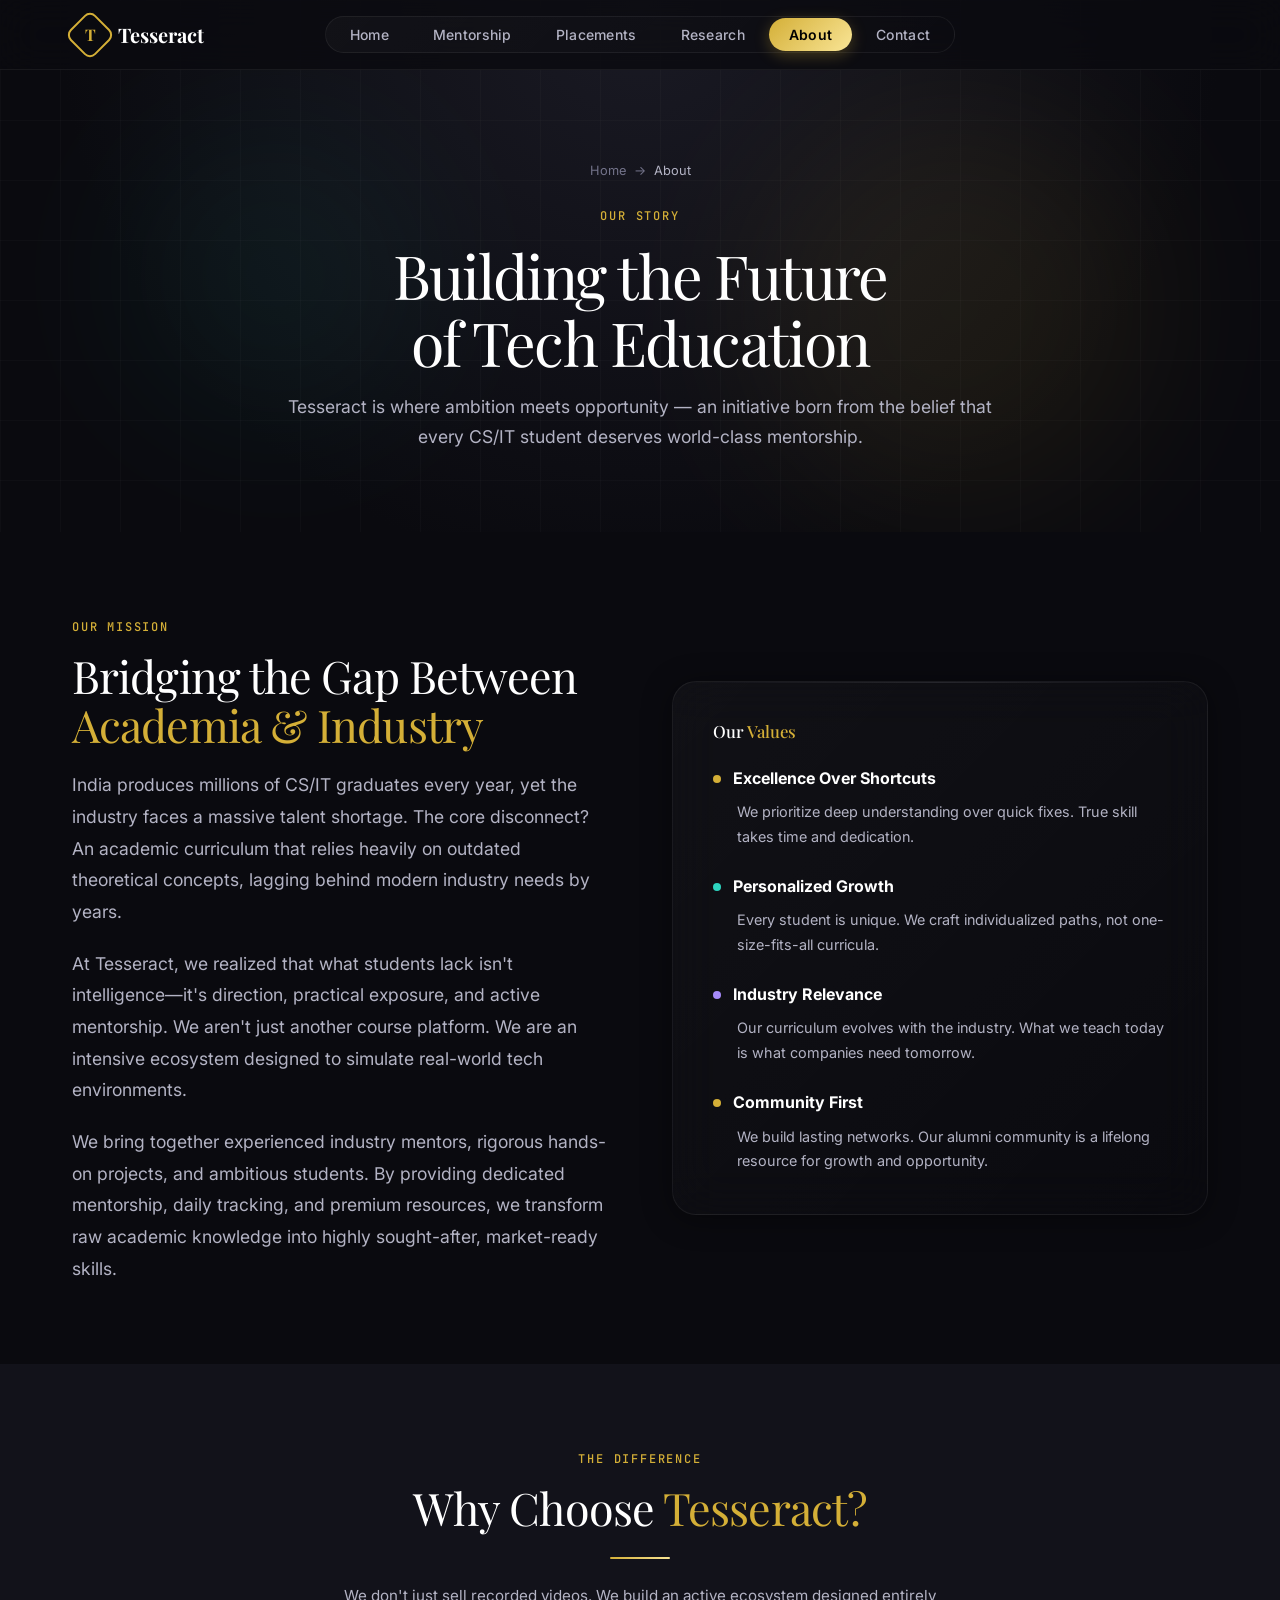
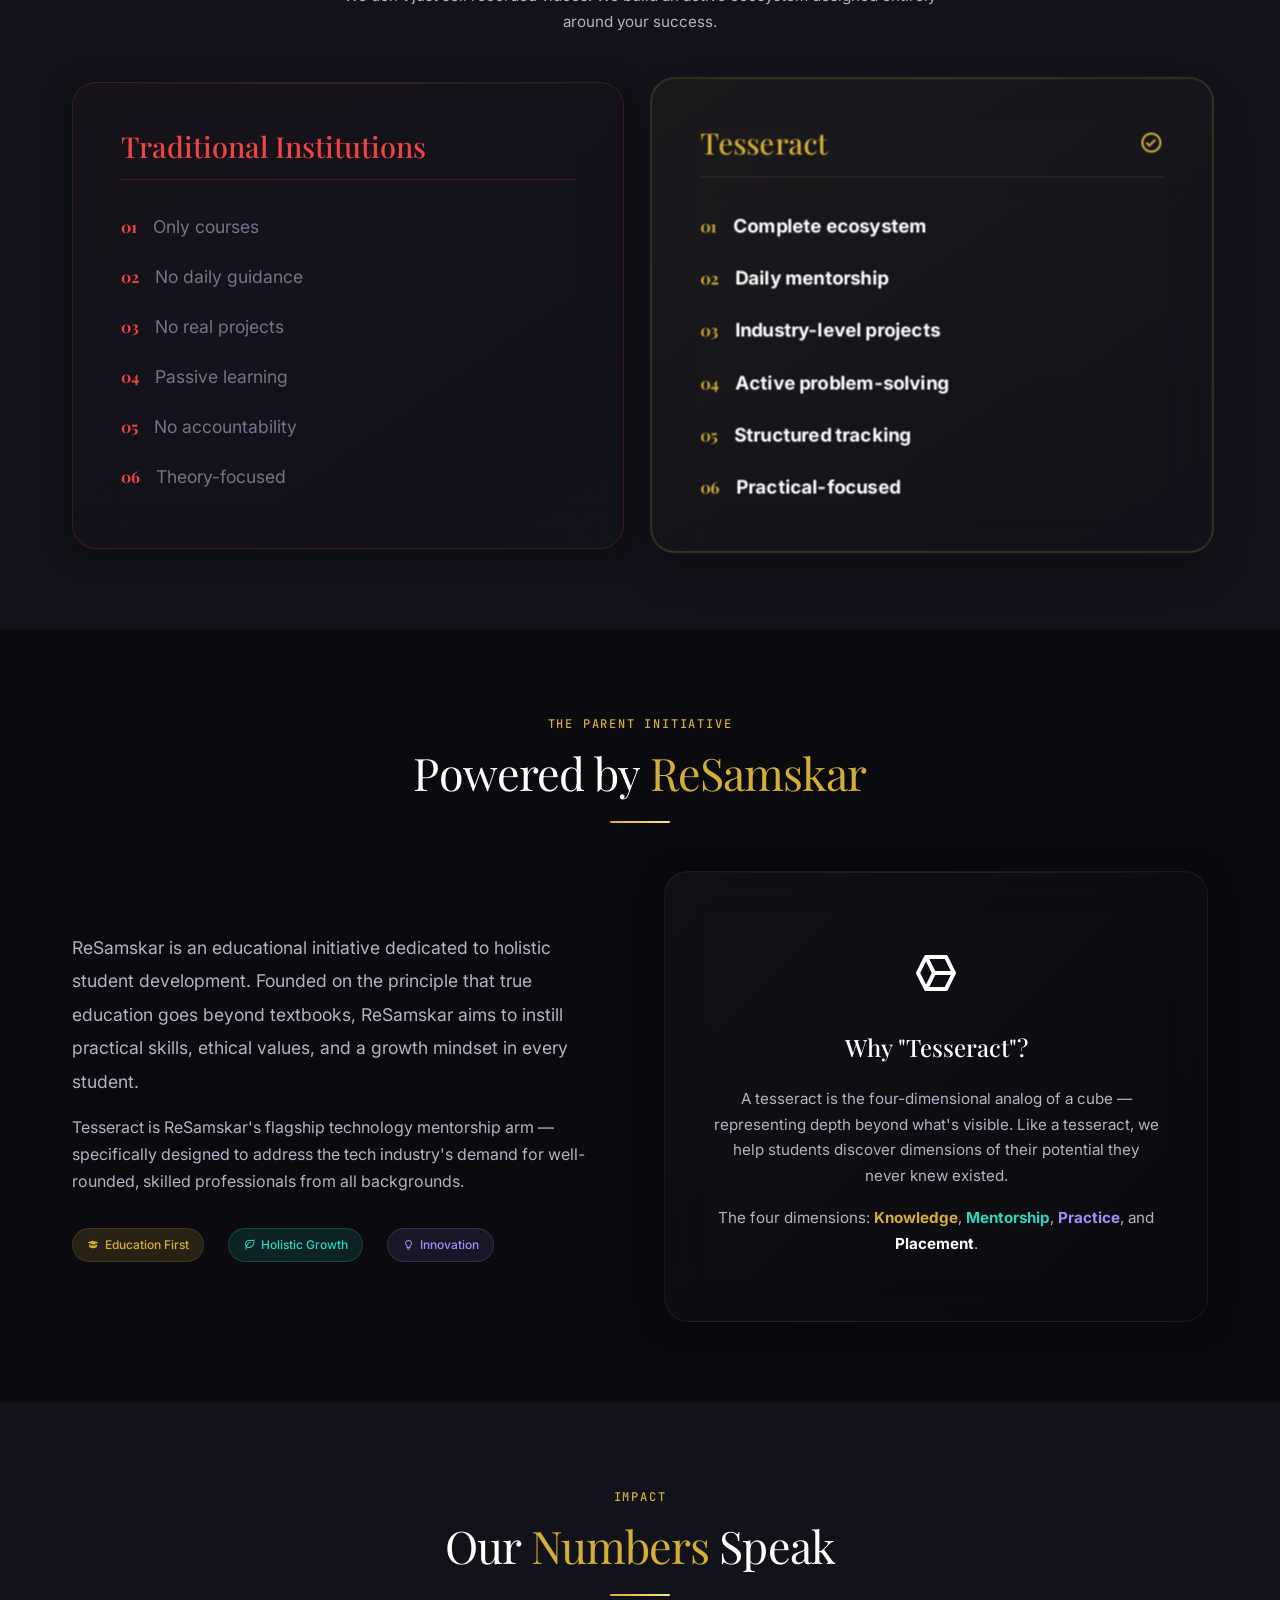
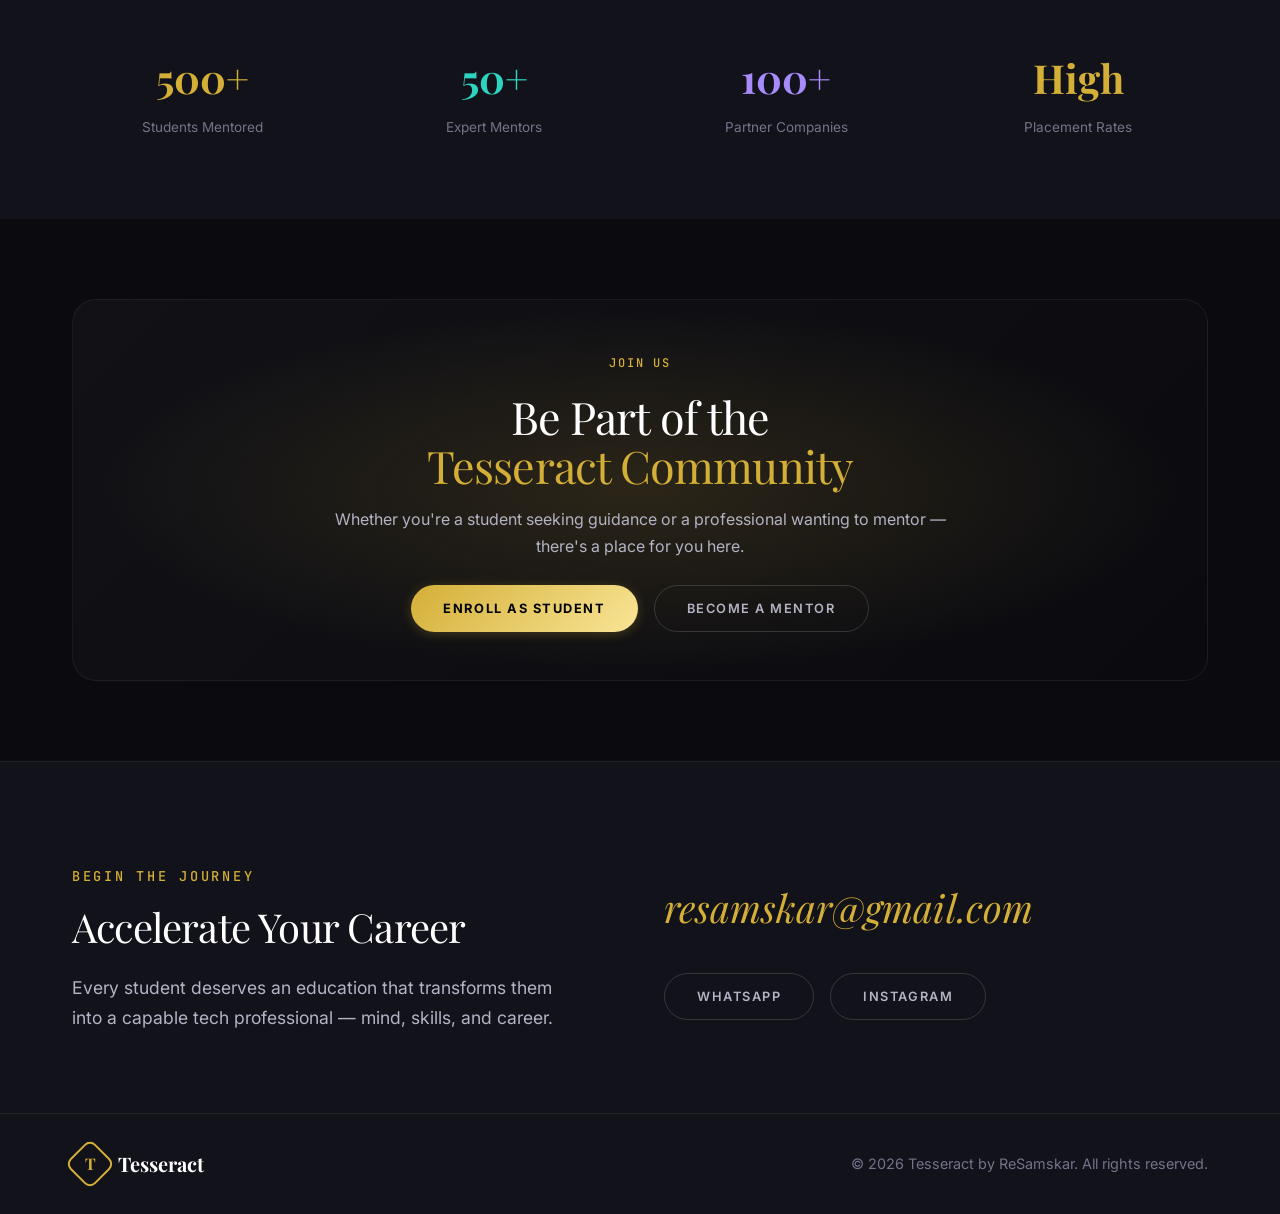
==== commit dbc681d2: "mail updated" ====
--- a/src/About/index.html
+++ b/src/About/index.html
@@ -1,226 +1,322 @@
 <!DOCTYPE html>
 <html lang="en">
+
 <head>
   <meta charset="UTF-8">
   <meta name="viewport" content="width=device-width, initial-scale=1.0">
   <title>About — Tesseract by ReSamskar</title>
-  <meta name="description" content="Learn about Tesseract, an initiative by ReSamskar. Our mission is to bridge the gap between academic education and industry requirements for CS/IT students.">
-  <meta name="keywords" content="about Tesseract, ReSamskar initiative, tech education vision, software engineering bootcamp, IT training academy India">
+  <meta name="description"
+    content="Learn about Tesseract, an initiative by ReSamskar. Our mission is to bridge the gap between academic education and industry requirements for CS/IT students.">
+  <meta name="keywords"
+    content="about Tesseract, ReSamskar initiative, tech education vision, software engineering bootcamp, IT training academy India">
   <meta property="og:title" content="About — Tesseract by ReSamskar">
-  <meta property="og:description" content="Learn about Tesseract, an initiative by ReSamskar. Our mission is to bridge the gap between academic education and industry requirements for CS/IT students.">
+  <meta property="og:description"
+    content="Learn about Tesseract, an initiative by ReSamskar. Our mission is to bridge the gap between academic education and industry requirements for CS/IT students.">
   <meta property="og:type" content="website">
   <link rel="stylesheet" href="../../styles.css">
-  <link rel="icon" type="image/svg+xml" href="data:image/svg+xml,<svg xmlns='http://www.w3.org/2000/svg' viewBox='0 0 100 100'><text y='.9em' font-size='90'>◇</text></svg>">
+  <link rel="icon" type="image/svg+xml"
+    href="data:image/svg+xml,<svg xmlns='http://www.w3.org/2000/svg' viewBox='0 0 100 100'><text y='.9em' font-size='90'>◇</text></svg>">
 </head>
+
 <body>
 
-<nav class="navbar" id="navbar">
-  <div class="nav-inner">
-    <a href="/" class="nav-logo"><div class="logo-icon"><span>T</span></div>Tesseract</a>
-    <ul class="nav-links" id="navLinks">
-      <li><a href="/">Home</a></li>
-      <li><a href="/mentorship/">Mentorship</a></li>
-      <li><a href="/placements/">Placements</a></li>
-      <li><a href="/research/">Research</a></li>
-      <li><a href="/about/" class="active">About</a></li>
-      <li><a href="/contact/">Contact</a></li>
-    </ul>
-    <div class="nav-right">
-      <button class="mobile-toggle" id="mobileToggle" aria-label="Toggle menu"><span></span><span></span><span></span></button>
-    </div>
-  </div>
-</nav>
-
-<section class="page-header">
-  <div class="hero-bg"><div class="grid-pattern"></div><div class="glow-orb gold"></div><div class="glow-orb teal"></div></div>
-  <div class="container" style="position:relative; z-index:2;">
-    <div class="breadcrumb"><a href="/">Home</a><span class="sep">→</span><span class="current">About</span></div>
-    <span class="label">Our Story</span>
-    <h1>Building the Future<br><span class="accent">of Tech Education</span></h1>
-    <p>Tesseract is where ambition meets opportunity — an initiative born from the belief that every CS/IT student deserves world-class mentorship.</p>
-  </div>
-</section>
-
-<!-- Mission & Vision -->
-<section class="section">
-  <div class="container">
-    <div class="grid-2" style="gap:4rem; align-items:center;">
-      <div class="fade-in">
-        <span class="label">Our Mission</span>
-        <h2 style="margin-top:0.75rem;">Bridging the Gap Between<br><span class="text-accent">Academia &amp; Industry</span></h2>
-        <p style="margin-top:1.25rem; font-size:1.1rem; line-height: 1.8;">India produces millions of CS/IT graduates every year, yet the industry faces a massive talent shortage. The core disconnect? An academic curriculum that relies heavily on outdated theoretical concepts, lagging behind modern industry needs by years.</p>
-        <p style="margin-top:1.25rem; font-size:1.1rem; line-height: 1.8;">At Tesseract, we realized that what students lack isn't intelligence—it's direction, practical exposure, and active mentorship. We aren't just another course platform. We are an intensive ecosystem designed to simulate real-world tech environments.</p>
-        <p style="margin-top:1.25rem; font-size:1.1rem; line-height: 1.8;">We bring together experienced industry mentors, rigorous hands-on projects, and ambitious students. By providing dedicated mentorship, daily tracking, and premium resources, we transform raw academic knowledge into highly sought-after, market-ready skills.</p>
-      </div>
-      <div class="fade-in fade-in-delay-2">
-        <div class="glass-card" style="padding:2.5rem;">
-          <h3 style="margin-bottom:1.5rem;">Our <span class="text-accent">Values</span></h3>
-          <div style="display:flex; flex-direction:column; gap:1.5rem;">
-            <div>
-              <div style="display:flex; align-items:center; gap:0.75rem; margin-bottom:0.5rem;">
-                <div style="width:8px; height:8px; border-radius:50%; background:var(--accent);"></div>
-                <strong style="color:var(--text-primary); font-size:1rem;">Excellence Over Shortcuts</strong>
+  <nav class="navbar" id="navbar">
+    <div class="nav-inner">
+      <a href="../../" class="nav-logo">
+        <div class="logo-icon"><span>T</span></div>Tesseract
+      </a>
+      <ul class="nav-links" id="navLinks">
+        <li><a href="../../">Home</a></li>
+        <li><a href="../Mentorship/">Mentorship</a></li>
+        <li><a href="../Placements/">Placements</a></li>
+        <li><a href="../Research/">Research</a></li>
+        <li><a href="./About/" class="active">About</a></li>
+        <li><a href="../Contacts/">Contact</a></li>
+      </ul>
+      <div class="nav-right">
+        <button class="mobile-toggle" id="mobileToggle"
+          aria-label="Toggle menu"><span></span><span></span><span></span></button>
+      </div>
+    </div>
+  </nav>
+
+  <section class="page-header">
+    <div class="hero-bg">
+      <div class="grid-pattern"></div>
+      <div class="glow-orb gold"></div>
+      <div class="glow-orb teal"></div>
+    </div>
+    <div class="container" style="position:relative; z-index:2;">
+      <div class="breadcrumb"><a href="../../index.html">Home</a><span class="sep">→</span><span
+          class="current">About</span></div>
+      <span class="label">Our Story</span>
+      <h1>Building the Future<br><span class="accent">of Tech Education</span></h1>
+      <p>Tesseract is where ambition meets opportunity — an initiative born from the belief that every CS/IT student
+        deserves world-class mentorship.</p>
+    </div>
+  </section>
+
+  <!-- Mission & Vision -->
+  <section class="section">
+    <div class="container">
+      <div class="grid-2" style="gap:4rem; align-items:center;">
+        <div class="fade-in">
+          <span class="label">Our Mission</span>
+          <h2 style="margin-top:0.75rem;">Bridging the Gap Between<br><span class="text-accent">Academia &amp;
+              Industry</span></h2>
+          <p style="margin-top:1.25rem; font-size:1.1rem; line-height: 1.8;">India produces millions of CS/IT graduates
+            every year, yet the industry faces a massive talent shortage. The core disconnect? An academic curriculum
+            that relies heavily on outdated theoretical concepts, lagging behind modern industry needs by years.</p>
+          <p style="margin-top:1.25rem; font-size:1.1rem; line-height: 1.8;">At Tesseract, we realized that what
+            students lack isn't intelligence—it's direction, practical exposure, and active mentorship. We aren't just
+            another course platform. We are an intensive ecosystem designed to simulate real-world tech environments.
+          </p>
+          <p style="margin-top:1.25rem; font-size:1.1rem; line-height: 1.8;">We bring together experienced industry
+            mentors, rigorous hands-on projects, and ambitious students. By providing dedicated mentorship, daily
+            tracking, and premium resources, we transform raw academic knowledge into highly sought-after, market-ready
+            skills.</p>
+        </div>
+        <div class="fade-in fade-in-delay-2">
+          <div class="glass-card" style="padding:2.5rem;">
+            <h3 style="margin-bottom:1.5rem;">Our <span class="text-accent">Values</span></h3>
+            <div style="display:flex; flex-direction:column; gap:1.5rem;">
+              <div>
+                <div style="display:flex; align-items:center; gap:0.75rem; margin-bottom:0.5rem;">
+                  <div style="width:8px; height:8px; border-radius:50%; background:var(--accent);"></div>
+                  <strong style="color:var(--text-primary); font-size:1rem;">Excellence Over Shortcuts</strong>
+                </div>
+                <p style="font-size:0.9rem; padding-left:1.5rem;">We prioritize deep understanding over quick fixes.
+                  True skill takes time and dedication.</p>
               </div>
-              <p style="font-size:0.9rem; padding-left:1.5rem;">We prioritize deep understanding over quick fixes. True skill takes time and dedication.</p>
-            </div>
-            <div>
-              <div style="display:flex; align-items:center; gap:0.75rem; margin-bottom:0.5rem;">
-                <div style="width:8px; height:8px; border-radius:50%; background:var(--teal);"></div>
-                <strong style="color:var(--text-primary); font-size:1rem;">Personalized Growth</strong>
+              <div>
+                <div style="display:flex; align-items:center; gap:0.75rem; margin-bottom:0.5rem;">
+                  <div style="width:8px; height:8px; border-radius:50%; background:var(--teal);"></div>
+                  <strong style="color:var(--text-primary); font-size:1rem;">Personalized Growth</strong>
+                </div>
+                <p style="font-size:0.9rem; padding-left:1.5rem;">Every student is unique. We craft individualized
+                  paths, not one-size-fits-all curricula.</p>
               </div>
-              <p style="font-size:0.9rem; padding-left:1.5rem;">Every student is unique. We craft individualized paths, not one-size-fits-all curricula.</p>
-            </div>
-            <div>
-              <div style="display:flex; align-items:center; gap:0.75rem; margin-bottom:0.5rem;">
-                <div style="width:8px; height:8px; border-radius:50%; background:var(--purple);"></div>
-                <strong style="color:var(--text-primary); font-size:1rem;">Industry Relevance</strong>
+              <div>
+                <div style="display:flex; align-items:center; gap:0.75rem; margin-bottom:0.5rem;">
+                  <div style="width:8px; height:8px; border-radius:50%; background:var(--purple);"></div>
+                  <strong style="color:var(--text-primary); font-size:1rem;">Industry Relevance</strong>
+                </div>
+                <p style="font-size:0.9rem; padding-left:1.5rem;">Our curriculum evolves with the industry. What we
+                  teach today is what companies need tomorrow.</p>
               </div>
-              <p style="font-size:0.9rem; padding-left:1.5rem;">Our curriculum evolves with the industry. What we teach today is what companies need tomorrow.</p>
-            </div>
-            <div>
-              <div style="display:flex; align-items:center; gap:0.75rem; margin-bottom:0.5rem;">
-                <div style="width:8px; height:8px; border-radius:50%; background:var(--accent);"></div>
-                <strong style="color:var(--text-primary); font-size:1rem;">Community First</strong>
+              <div>
+                <div style="display:flex; align-items:center; gap:0.75rem; margin-bottom:0.5rem;">
+                  <div style="width:8px; height:8px; border-radius:50%; background:var(--accent);"></div>
+                  <strong style="color:var(--text-primary); font-size:1rem;">Community First</strong>
+                </div>
+                <p style="font-size:0.9rem; padding-left:1.5rem;">We build lasting networks. Our alumni community is a
+                  lifelong resource for growth and opportunity.</p>
               </div>
-              <p style="font-size:0.9rem; padding-left:1.5rem;">We build lasting networks. Our alumni community is a lifelong resource for growth and opportunity.</p>
             </div>
           </div>
         </div>
       </div>
     </div>
-  </div>
-</section>
-
-<!-- Why Choose Tesseract -->
-<section class="section" style="background:var(--bg-secondary);">
-  <div class="container">
-    <div class="section-header fade-in">
-      <span class="label">The Difference</span>
-      <h2>Why Choose <span class="text-accent">Tesseract?</span></h2>
-      <div class="divider"></div>
-      <p class="section-subtitle">We don't just sell recorded videos. We build an active ecosystem designed entirely around your success.</p>
-    </div>
-    <div class="grid-2 fade-in" style="gap:2rem; margin-top:3rem;">
-      <div class="glass-card" style="padding:3rem; border-color: rgba(239,68,68,0.2); background: linear-gradient(145deg, rgba(239,68,68,0.02) 0%, rgba(0,0,0,0) 100%);">
-        <h3 style="color:#ef4444; margin-bottom: 2rem; font-size: 1.8rem; border-bottom: 1px solid rgba(239,68,68,0.2); padding-bottom: 1rem;">Traditional Institutions</h3>
-        <ul style="list-style: none; padding: 0; display: flex; flex-direction: column; gap: 1.25rem;">
-          <li style="display: flex; align-items: center; gap: 1rem; color: var(--text-muted);"><span style="color:#ef4444; font-weight:bold; font-family:var(--font-heading);">01</span> <span style="font-size: 1.1rem;">Only courses</span></li>
-          <li style="display: flex; align-items: center; gap: 1rem; color: var(--text-muted);"><span style="color:#ef4444; font-weight:bold; font-family:var(--font-heading);">02</span> <span style="font-size: 1.1rem;">No daily guidance</span></li>
-          <li style="display: flex; align-items: center; gap: 1rem; color: var(--text-muted);"><span style="color:#ef4444; font-weight:bold; font-family:var(--font-heading);">03</span> <span style="font-size: 1.1rem;">No real projects</span></li>
-          <li style="display: flex; align-items: center; gap: 1rem; color: var(--text-muted);"><span style="color:#ef4444; font-weight:bold; font-family:var(--font-heading);">04</span> <span style="font-size: 1.1rem;">Passive learning</span></li>
-          <li style="display: flex; align-items: center; gap: 1rem; color: var(--text-muted);"><span style="color:#ef4444; font-weight:bold; font-family:var(--font-heading);">05</span> <span style="font-size: 1.1rem;">No accountability</span></li>
-          <li style="display: flex; align-items: center; gap: 1rem; color: var(--text-muted);"><span style="color:#ef4444; font-weight:bold; font-family:var(--font-heading);">06</span> <span style="font-size: 1.1rem;">Theory-focused</span></li>
-        </ul>
-      </div>
-      <div class="glass-card" style="padding:3rem; border-color: rgba(201,168,76,0.4); background: linear-gradient(145deg, rgba(201,168,76,0.05) 0%, rgba(0,0,0,0) 100%); transform: scale(1.02); box-shadow: 0 20px 40px rgba(0,0,0,0.2); z-index:2;">
-        <h3 style="color:var(--accent); margin-bottom: 2rem; font-size: 1.8rem; border-bottom: 1px solid rgba(201,168,76,0.2); padding-bottom: 1rem; display: flex; justify-content: space-between; align-items: center;">Tesseract <span style="font-size: 1.5rem;"><i class='bx bx-check-circle'></i></span></h3>
-        <ul style="list-style: none; padding: 0; display: flex; flex-direction: column; gap: 1.25rem;">
-          <li style="display: flex; align-items: center; gap: 1rem;"><span style="color:var(--accent); font-weight:bold; font-family:var(--font-heading);">01</span> <strong style="font-size: 1.15rem;">Complete ecosystem</strong></li>
-          <li style="display: flex; align-items: center; gap: 1rem;"><span style="color:var(--accent); font-weight:bold; font-family:var(--font-heading);">02</span> <strong style="font-size: 1.15rem;">Daily mentorship</strong></li>
-          <li style="display: flex; align-items: center; gap: 1rem;"><span style="color:var(--accent); font-weight:bold; font-family:var(--font-heading);">03</span> <strong style="font-size: 1.15rem;">Industry-level projects</strong></li>
-          <li style="display: flex; align-items: center; gap: 1rem;"><span style="color:var(--accent); font-weight:bold; font-family:var(--font-heading);">04</span> <strong style="font-size: 1.15rem;">Active problem-solving</strong></li>
-          <li style="display: flex; align-items: center; gap: 1rem;"><span style="color:var(--accent); font-weight:bold; font-family:var(--font-heading);">05</span> <strong style="font-size: 1.15rem;">Structured tracking</strong></li>
-          <li style="display: flex; align-items: center; gap: 1rem;"><span style="color:var(--accent); font-weight:bold; font-family:var(--font-heading);">06</span> <strong style="font-size: 1.15rem;">Practical-focused</strong></li>
-        </ul>
-      </div>
-    </div>
-  </div>
-</section>
-
-<!-- About ReSamskar -->
-<section class="section">
-  <div class="container">
-    <div class="section-header fade-in">
-      <span class="label">The Parent Initiative</span>
-      <h2>Powered by <span class="text-accent">ReSamskar</span></h2>
-      <div class="divider"></div>
-    </div>
-    <div class="grid-2 fade-in" style="gap:3rem; align-items:center;">
-      <div>
-        <p style="font-size:1.1rem; line-height:1.9;">ReSamskar is an educational initiative dedicated to holistic student development. Founded on the principle that true education goes beyond textbooks, ReSamskar aims to instill practical skills, ethical values, and a growth mindset in every student.</p>
-        <p style="margin-top:1rem; font-size:1rem;">Tesseract is ReSamskar's flagship technology mentorship arm — specifically designed to address the tech industry's demand for well-rounded, skilled professionals from all backgrounds.</p>
-        <div style="margin-top:2rem; display:flex; gap:1.5rem; flex-wrap:wrap;">
-          <div class="badge"><i class='bx bxs-graduation'></i> Education First</div>
-          <div class="badge" style="background:var(--teal-glow); color:var(--teal); border-color:rgba(45,212,191,0.2);"><i class='bx bx-leaf'></i> Holistic Growth</div>
-          <div class="badge" style="background:rgba(167,139,250,0.1); color:var(--purple); border-color:rgba(167,139,250,0.2);"><i class='bx bx-bulb'></i> Innovation</div>
-        </div>
-      </div>
-      <div class="fade-in fade-in-delay-1">
-        <div class="glass-card" style="padding:4rem 3rem; text-align:center; height:100%; display:flex; flex-direction:column; justify-content:center;">
-          <div style="font-size:3rem; margin-bottom:1rem;"><i class='bx bx-cube-alt'></i></div>
-          <h3 style="font-size:1.5rem;">Why "Tesseract"?</h3>
-          <p style="text-align:center; margin-top:1rem; font-size:0.95rem;">A tesseract is the four-dimensional analog of a cube — representing depth beyond what's visible. Like a tesseract, we help students discover dimensions of their potential they never knew existed.</p>
-          <p style="text-align:center; margin-top:1rem; font-size:0.95rem;">The four dimensions: <strong style="color:var(--accent);">Knowledge</strong>, <strong style="color:var(--teal);">Mentorship</strong>, <strong style="color:var(--purple);">Practice</strong>, and <strong style="color:var(--text-primary);">Placement</strong>.</p>
-        </div>
-      </div>
-    </div>
-  </div>
-</section>
-
-<!-- Numbers -->
-<section class="section" style="background:var(--bg-secondary);">
-  <div class="container">
-    <div class="section-header fade-in">
-      <span class="label">Impact</span>
-      <h2>Our <span class="text-accent">Numbers</span> Speak</h2>
-      <div class="divider"></div>
-    </div>
-    <div class="counter-grid fade-in">
-      <div class="counter-item"><div class="counter-value">500+</div><div class="counter-label">Students Mentored</div></div>
-      <div class="counter-item"><div class="counter-value" style="color:var(--teal);">50+</div><div class="counter-label">Expert Mentors</div></div>
-      <div class="counter-item"><div class="counter-value" style="color:var(--purple);">100+</div><div class="counter-label">Partner Companies</div></div>
-      <div class="counter-item"><div class="counter-value">High</div><div class="counter-label">Placement Rates</div></div>
-    </div>
-  </div>
-</section>
-
-<!-- CTA -->
-<section class="section">
-  <div class="container">
-    <div class="cta-banner fade-in">
-      <span class="label">Join Us</span>
-      <h2 style="margin-top:1rem;">Be Part of the<br><span class="text-accent">Tesseract Community</span></h2>
-      <p>Whether you're a student seeking guidance or a professional wanting to mentor — there's a place for you here.</p>
-      <div style="display:flex; gap:1rem; justify-content:center; flex-wrap:wrap;">
-        <a href="/contact/" class="btn btn-primary">Enroll as Student</a>
-        <a href="/contact/" class="btn btn-outline">Become a Mentor</a>
-      </div>
-    </div>
-  </div>
-</section>
-
-<footer class="footer" id="footer" style="padding: 100px 0 0;">
-  <div class="container">
-    <div style="display: flex; flex-wrap: wrap; justify-content: space-between; align-items: center; gap: 3rem; margin-bottom: 5rem;">
-      <div style="flex: 1 1 400px;">
-        <span class="label" style="font-size: 0.85rem; letter-spacing: 0.2em;">BEGIN THE JOURNEY</span>
-        <h2 style="margin-top: 1rem; font-size: 2.5rem; letter-spacing: -0.02em;">Accelerate Your Career</h2>
-        <p style="margin-top: 1.5rem; font-size: 1.1rem; max-width: 500px;">Every student deserves an education that transforms them into a capable tech professional — mind, skills, and career.</p>
-      </div>
-      <div style="flex: 1 1 400px; display: flex; flex-direction: column; gap: 2rem; align-items: flex-start;">
-        <a href="mailto:hello@tesseract.resamskar.com" style="font-family: var(--font-heading); font-size: clamp(1.5rem, 3vw, 2.5rem); font-style: italic; color: var(--accent); text-decoration: none; transition: var(--transition);">hello@tesseract.resamskar.com</a>
-        <div style="display: flex; gap: 1rem; flex-wrap: wrap;">
-          <a href="https://wa.me/+919955477663" class="btn btn-outline" style="border-radius: 50px; padding: 0.75rem 2rem;">WhatsApp</a>
-          <a href="https://instagram.com/tesseract.resamskar/" class="btn btn-outline" style="border-radius: 50px; padding: 0.75rem 2rem;">Instagram</a>
-        </div>
-      </div>
-    </div>
-  </div>
-  <div style="border-top: 1px solid var(--glass-border); padding: 2rem 0;">
-    <div class="container">
-      <div style="display: flex; justify-content: space-between; align-items: center; flex-wrap: wrap; gap: 1rem;">
-        <a href="/" class="nav-logo"><div class="logo-icon"><span>T</span></div>Tesseract</a>
-        <p style="font-size: 0.9rem; color: var(--text-muted); margin: 0;">© 2026 Tesseract by ReSamskar. All rights reserved.</p>
-      </div>
-    </div>
-  </div>
-</footer>
-
-<script>
-document.getElementById('mobileToggle').addEventListener('click',()=>{document.getElementById('navLinks').classList.toggle('open');});
-const observer=new IntersectionObserver((entries)=>{entries.forEach(e=>{if(e.isIntersecting)e.target.classList.add('visible');});},{threshold:0.1});
-document.querySelectorAll('.fade-in').forEach(el=>observer.observe(el));
-window.addEventListener('scroll',()=>{document.getElementById('navbar').style.padding=window.scrollY>50?'0.5rem 0':'1rem 0';});
-</script>
+  </section>
+
+  <!-- Why Choose Tesseract -->
+  <section class="section" style="background:var(--bg-secondary);">
+    <div class="container">
+      <div class="section-header fade-in">
+        <span class="label">The Difference</span>
+        <h2>Why Choose <span class="text-accent">Tesseract?</span></h2>
+        <div class="divider"></div>
+        <p class="section-subtitle">We don't just sell recorded videos. We build an active ecosystem designed entirely
+          around your success.</p>
+      </div>
+      <div class="grid-2 fade-in" style="gap:2rem; margin-top:3rem;">
+        <div class="glass-card"
+          style="padding:3rem; border-color: rgba(239,68,68,0.2); background: linear-gradient(145deg, rgba(239,68,68,0.02) 0%, rgba(0,0,0,0) 100%);">
+          <h3
+            style="color:#ef4444; margin-bottom: 2rem; font-size: 1.8rem; border-bottom: 1px solid rgba(239,68,68,0.2); padding-bottom: 1rem;">
+            Traditional Institutions</h3>
+          <ul style="list-style: none; padding: 0; display: flex; flex-direction: column; gap: 1.25rem;">
+            <li style="display: flex; align-items: center; gap: 1rem; color: var(--text-muted);"><span
+                style="color:#ef4444; font-weight:bold; font-family:var(--font-heading);">01</span> <span
+                style="font-size: 1.1rem;">Only courses</span></li>
+            <li style="display: flex; align-items: center; gap: 1rem; color: var(--text-muted);"><span
+                style="color:#ef4444; font-weight:bold; font-family:var(--font-heading);">02</span> <span
+                style="font-size: 1.1rem;">No daily guidance</span></li>
+            <li style="display: flex; align-items: center; gap: 1rem; color: var(--text-muted);"><span
+                style="color:#ef4444; font-weight:bold; font-family:var(--font-heading);">03</span> <span
+                style="font-size: 1.1rem;">No real projects</span></li>
+            <li style="display: flex; align-items: center; gap: 1rem; color: var(--text-muted);"><span
+                style="color:#ef4444; font-weight:bold; font-family:var(--font-heading);">04</span> <span
+                style="font-size: 1.1rem;">Passive learning</span></li>
+            <li style="display: flex; align-items: center; gap: 1rem; color: var(--text-muted);"><span
+                style="color:#ef4444; font-weight:bold; font-family:var(--font-heading);">05</span> <span
+                style="font-size: 1.1rem;">No accountability</span></li>
+            <li style="display: flex; align-items: center; gap: 1rem; color: var(--text-muted);"><span
+                style="color:#ef4444; font-weight:bold; font-family:var(--font-heading);">06</span> <span
+                style="font-size: 1.1rem;">Theory-focused</span></li>
+          </ul>
+        </div>
+        <div class="glass-card"
+          style="padding:3rem; border-color: rgba(201,168,76,0.4); background: linear-gradient(145deg, rgba(201,168,76,0.05) 0%, rgba(0,0,0,0) 100%); transform: scale(1.02); box-shadow: 0 20px 40px rgba(0,0,0,0.2); z-index:2;">
+          <h3
+            style="color:var(--accent); margin-bottom: 2rem; font-size: 1.8rem; border-bottom: 1px solid rgba(201,168,76,0.2); padding-bottom: 1rem; display: flex; justify-content: space-between; align-items: center;">
+            Tesseract <span style="font-size: 1.5rem;"><i class='bx bx-check-circle'></i></span></h3>
+          <ul style="list-style: none; padding: 0; display: flex; flex-direction: column; gap: 1.25rem;">
+            <li style="display: flex; align-items: center; gap: 1rem;"><span
+                style="color:var(--accent); font-weight:bold; font-family:var(--font-heading);">01</span> <strong
+                style="font-size: 1.15rem;">Complete ecosystem</strong></li>
+            <li style="display: flex; align-items: center; gap: 1rem;"><span
+                style="color:var(--accent); font-weight:bold; font-family:var(--font-heading);">02</span> <strong
+                style="font-size: 1.15rem;">Daily mentorship</strong></li>
+            <li style="display: flex; align-items: center; gap: 1rem;"><span
+                style="color:var(--accent); font-weight:bold; font-family:var(--font-heading);">03</span> <strong
+                style="font-size: 1.15rem;">Industry-level projects</strong></li>
+            <li style="display: flex; align-items: center; gap: 1rem;"><span
+                style="color:var(--accent); font-weight:bold; font-family:var(--font-heading);">04</span> <strong
+                style="font-size: 1.15rem;">Active problem-solving</strong></li>
+            <li style="display: flex; align-items: center; gap: 1rem;"><span
+                style="color:var(--accent); font-weight:bold; font-family:var(--font-heading);">05</span> <strong
+                style="font-size: 1.15rem;">Structured tracking</strong></li>
+            <li style="display: flex; align-items: center; gap: 1rem;"><span
+                style="color:var(--accent); font-weight:bold; font-family:var(--font-heading);">06</span> <strong
+                style="font-size: 1.15rem;">Practical-focused</strong></li>
+          </ul>
+        </div>
+      </div>
+    </div>
+  </section>
+
+  <!-- About ReSamskar -->
+  <section class="section">
+    <div class="container">
+      <div class="section-header fade-in">
+        <span class="label">The Parent Initiative</span>
+        <h2>Powered by <span class="text-accent">ReSamskar</span></h2>
+        <div class="divider"></div>
+      </div>
+      <div class="grid-2 fade-in" style="gap:3rem; align-items:center;">
+        <div>
+          <p style="font-size:1.1rem; line-height:1.9;">ReSamskar is an educational initiative dedicated to holistic
+            student development. Founded on the principle that true education goes beyond textbooks, ReSamskar aims to
+            instill practical skills, ethical values, and a growth mindset in every student.</p>
+          <p style="margin-top:1rem; font-size:1rem;">Tesseract is ReSamskar's flagship technology mentorship arm —
+            specifically designed to address the tech industry's demand for well-rounded, skilled professionals from all
+            backgrounds.</p>
+          <div style="margin-top:2rem; display:flex; gap:1.5rem; flex-wrap:wrap;">
+            <div class="badge"><i class='bx bxs-graduation'></i> Education First</div>
+            <div class="badge"
+              style="background:var(--teal-glow); color:var(--teal); border-color:rgba(45,212,191,0.2);"><i
+                class='bx bx-leaf'></i> Holistic Growth</div>
+            <div class="badge"
+              style="background:rgba(167,139,250,0.1); color:var(--purple); border-color:rgba(167,139,250,0.2);"><i
+                class='bx bx-bulb'></i> Innovation</div>
+          </div>
+        </div>
+        <div class="fade-in fade-in-delay-1">
+          <div class="glass-card"
+            style="padding:4rem 3rem; text-align:center; height:100%; display:flex; flex-direction:column; justify-content:center;">
+            <div style="font-size:3rem; margin-bottom:1rem;"><i class='bx bx-cube-alt'></i></div>
+            <h3 style="font-size:1.5rem;">Why "Tesseract"?</h3>
+            <p style="text-align:center; margin-top:1rem; font-size:0.95rem;">A tesseract is the four-dimensional analog
+              of a cube — representing depth beyond what's visible. Like a tesseract, we help students discover
+              dimensions of their potential they never knew existed.</p>
+            <p style="text-align:center; margin-top:1rem; font-size:0.95rem;">The four dimensions: <strong
+                style="color:var(--accent);">Knowledge</strong>, <strong style="color:var(--teal);">Mentorship</strong>,
+              <strong style="color:var(--purple);">Practice</strong>, and <strong
+                style="color:var(--text-primary);">Placement</strong>.
+            </p>
+          </div>
+        </div>
+      </div>
+    </div>
+  </section>
+
+  <!-- Numbers -->
+  <section class="section" style="background:var(--bg-secondary);">
+    <div class="container">
+      <div class="section-header fade-in">
+        <span class="label">Impact</span>
+        <h2>Our <span class="text-accent">Numbers</span> Speak</h2>
+        <div class="divider"></div>
+      </div>
+      <div class="counter-grid fade-in">
+        <div class="counter-item">
+          <div class="counter-value">500+</div>
+          <div class="counter-label">Students Mentored</div>
+        </div>
+        <div class="counter-item">
+          <div class="counter-value" style="color:var(--teal);">50+</div>
+          <div class="counter-label">Expert Mentors</div>
+        </div>
+        <div class="counter-item">
+          <div class="counter-value" style="color:var(--purple);">100+</div>
+          <div class="counter-label">Partner Companies</div>
+        </div>
+        <div class="counter-item">
+          <div class="counter-value">High</div>
+          <div class="counter-label">Placement Rates</div>
+        </div>
+      </div>
+    </div>
+  </section>
+
+  <!-- CTA -->
+  <section class="section">
+    <div class="container">
+      <div class="cta-banner fade-in">
+        <span class="label">Join Us</span>
+        <h2 style="margin-top:1rem;">Be Part of the<br><span class="text-accent">Tesseract Community</span></h2>
+        <p>Whether you're a student seeking guidance or a professional wanting to mentor — there's a place for you here.
+        </p>
+        <div style="display:flex; gap:1rem; justify-content:center; flex-wrap:wrap;">
+          <a href="../Contacts/index.html" class="btn btn-primary">Enroll as Student</a>
+          <a href="../Contacts/index.html" class="btn btn-outline">Become a Mentor</a>
+        </div>
+      </div>
+    </div>
+  </section>
+
+  <footer class="footer" id="footer" style="padding: 100px 0 0;">
+    <div class="container">
+      <div
+        style="display: flex; flex-wrap: wrap; justify-content: space-between; align-items: center; gap: 3rem; margin-bottom: 5rem;">
+        <div style="flex: 1 1 400px;">
+          <span class="label" style="font-size: 0.85rem; letter-spacing: 0.2em;">BEGIN THE JOURNEY</span>
+          <h2 style="margin-top: 1rem; font-size: 2.5rem; letter-spacing: -0.02em;">Accelerate Your Career</h2>
+          <p style="margin-top: 1.5rem; font-size: 1.1rem; max-width: 500px;">Every student deserves an education that
+            transforms them into a capable tech professional — mind, skills, and career.</p>
+        </div>
+        <div style="flex: 1 1 400px; display: flex; flex-direction: column; gap: 2rem; align-items: flex-start;">
+          <a href="mailto:resamskar@gmail.com"
+            style="font-family: var(--font-heading); font-size: clamp(1.5rem, 3vw, 2.5rem); font-style: italic; color: var(--accent); text-decoration: none; transition: var(--transition);">resamskar@gmail.com</a>
+          <div style="display: flex; gap: 1rem; flex-wrap: wrap;">
+            <a href="https://wa.me/+919955477663" class="btn btn-outline"
+              style="border-radius: 50px; padding: 0.75rem 2rem;">WhatsApp</a>
+            <a href="https://instagram.com/tesseract.resamskar/" class="btn btn-outline"
+              style="border-radius: 50px; padding: 0.75rem 2rem;">Instagram</a>
+          </div>
+        </div>
+      </div>
+    </div>
+    <div style="border-top: 1px solid var(--glass-border); padding: 2rem 0;">
+      <div class="container">
+        <div style="display: flex; justify-content: space-between; align-items: center; flex-wrap: wrap; gap: 1rem;">
+          <a href="../../index.html" class="nav-logo">
+            <div class="logo-icon"><span>T</span></div>Tesseract
+          </a>
+          <p style="font-size: 0.9rem; color: var(--text-muted); margin: 0;">© 2026 Tesseract by ReSamskar. All rights
+            reserved.</p>
+        </div>
+      </div>
+    </div>
+  </footer>
+
+  <script>
+    document.getElementById('mobileToggle').addEventListener('click', () => { document.getElementById('navLinks').classList.toggle('open'); });
+    const observer = new IntersectionObserver((entries) => { entries.forEach(e => { if (e.isIntersecting) e.target.classList.add('visible'); }); }, { threshold: 0.1 });
+    document.querySelectorAll('.fade-in').forEach(el => observer.observe(el));
+    window.addEventListener('scroll', () => { document.getElementById('navbar').style.padding = window.scrollY > 50 ? '0.5rem 0' : '1rem 0'; });
+  </script>
 </body>
-</html>
+
+</html>
